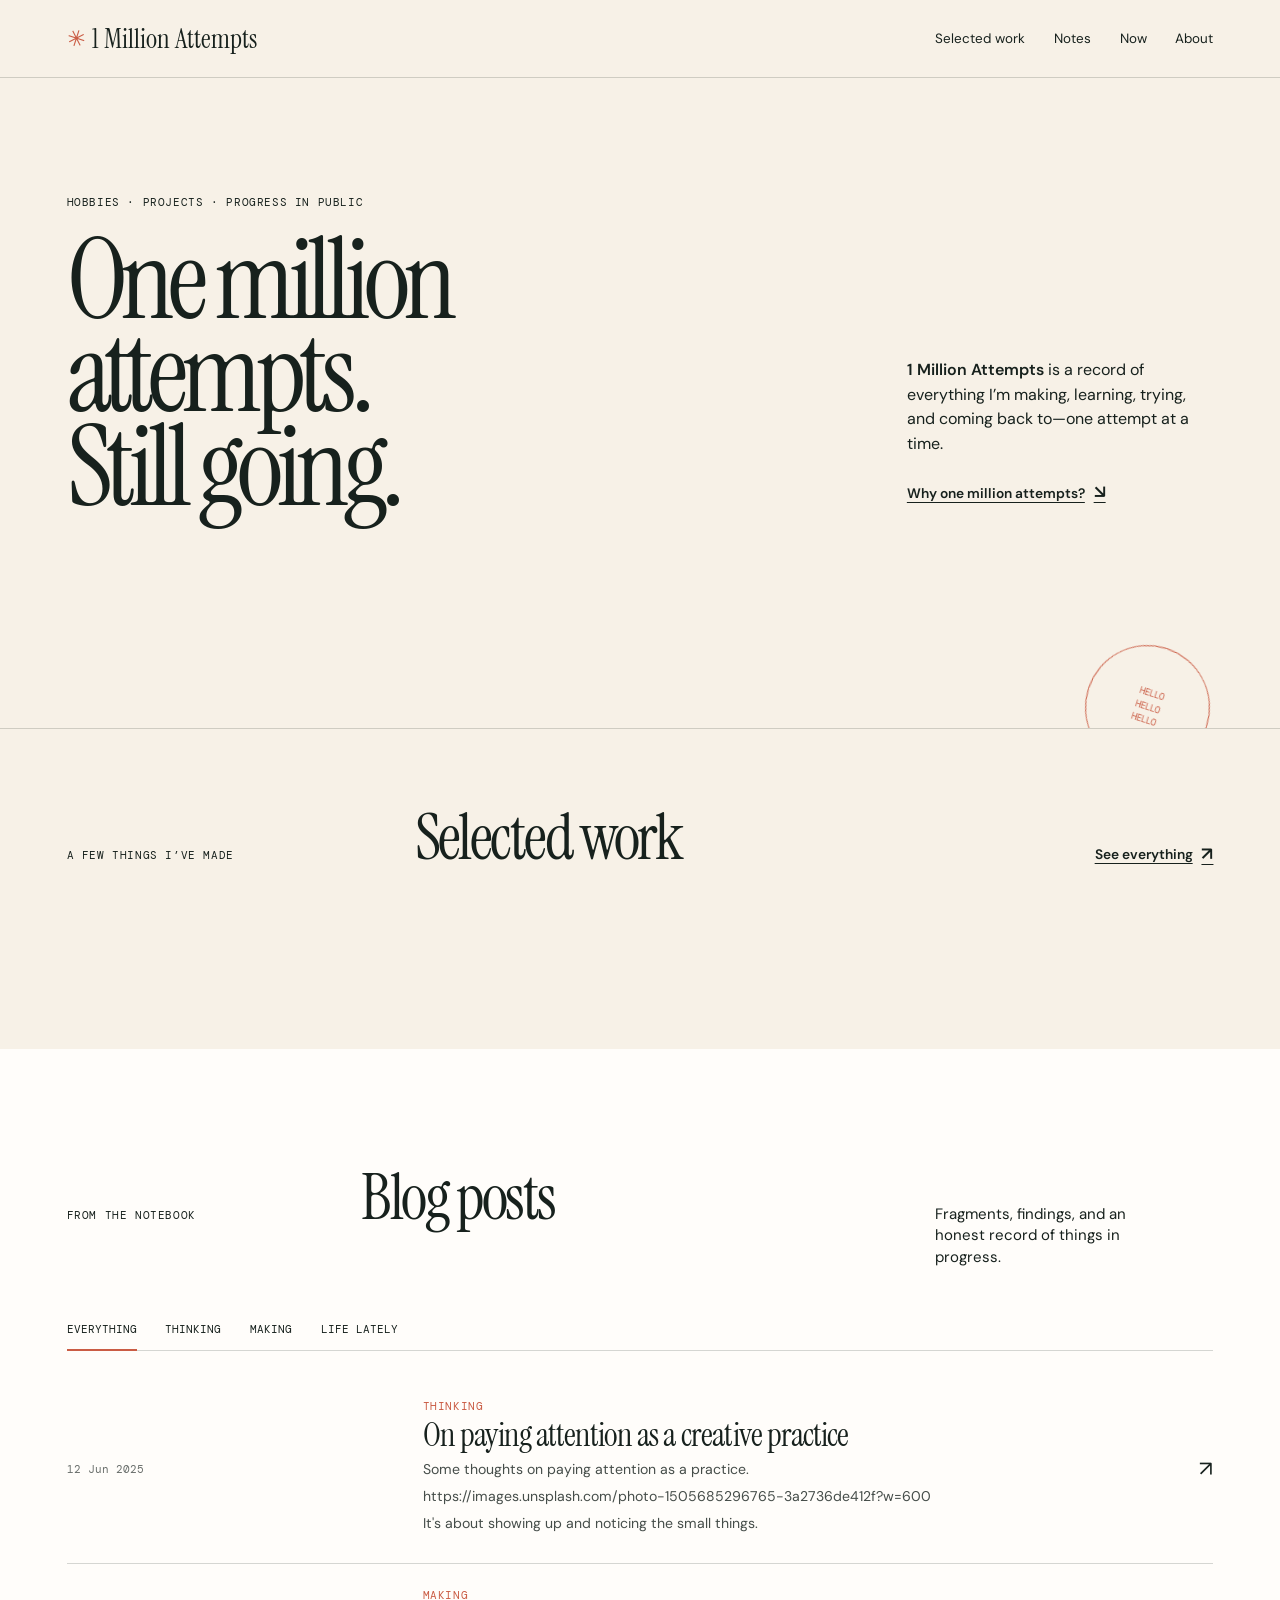
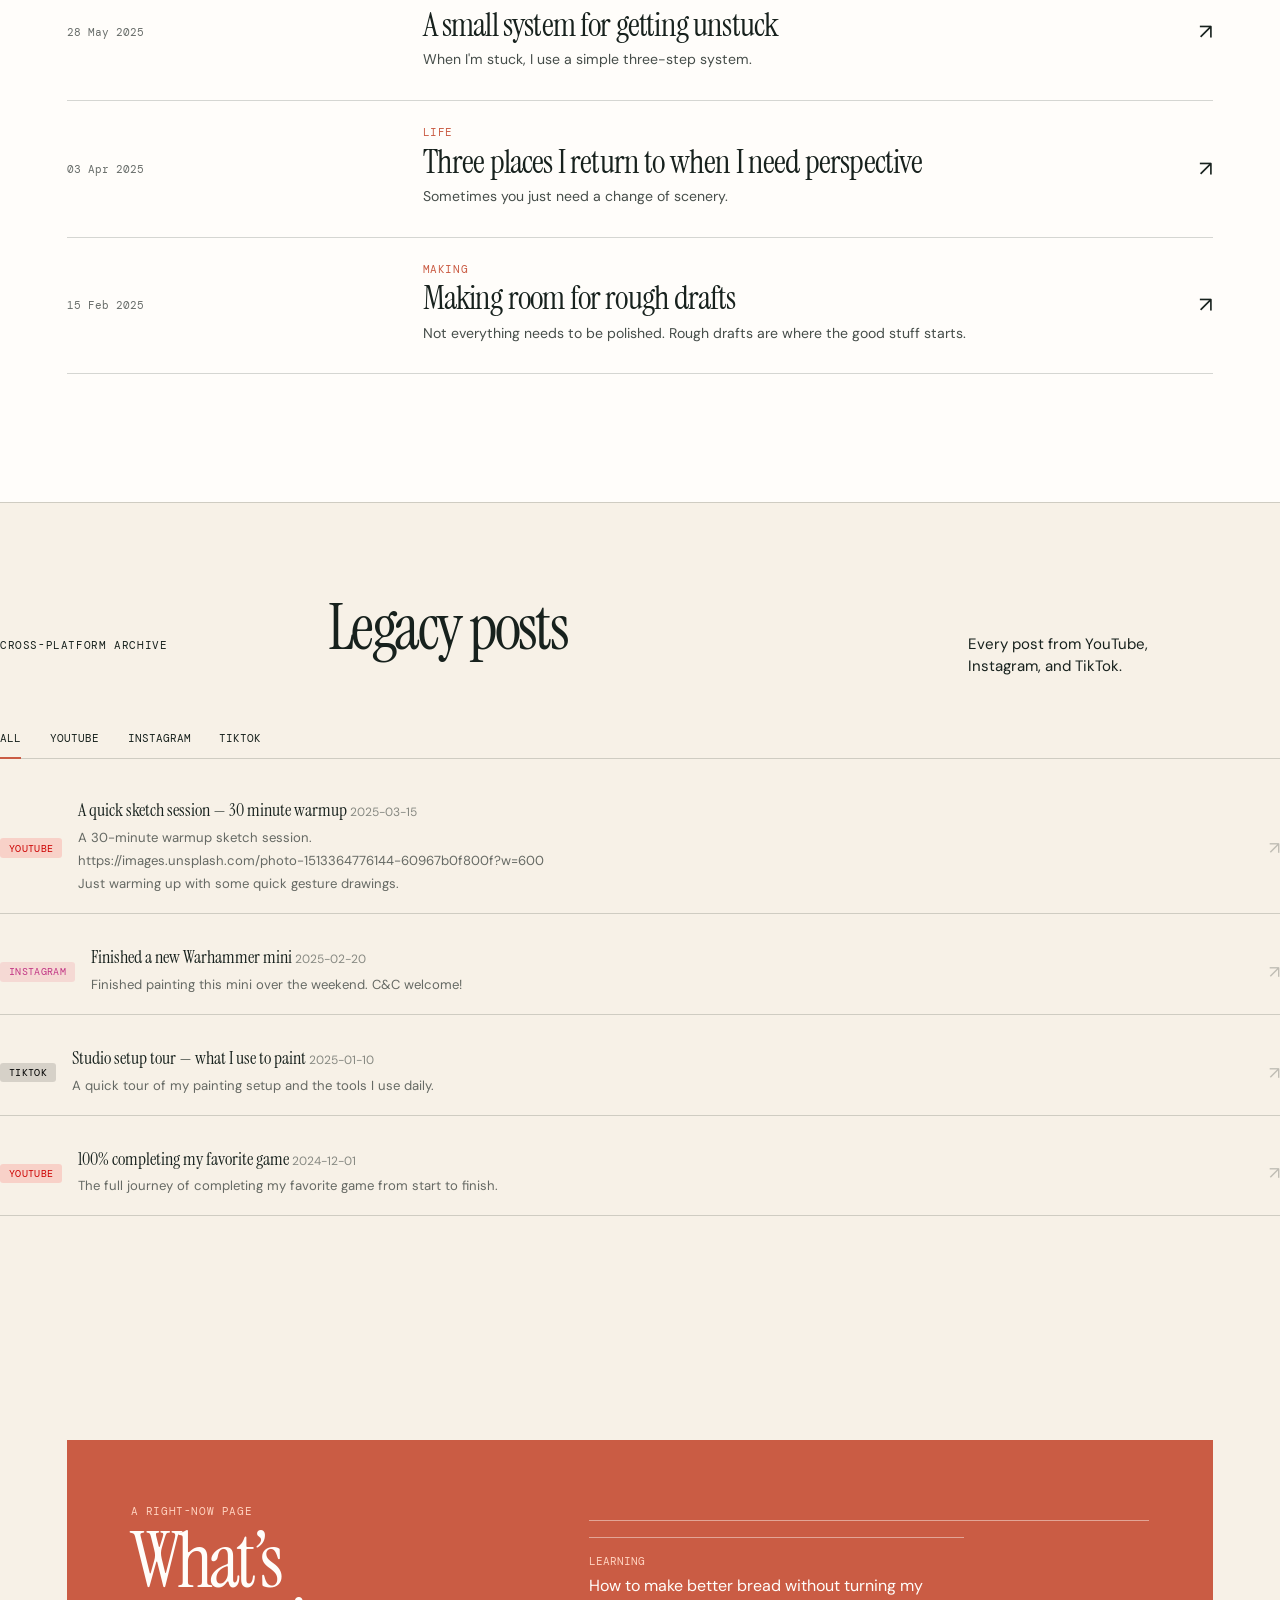
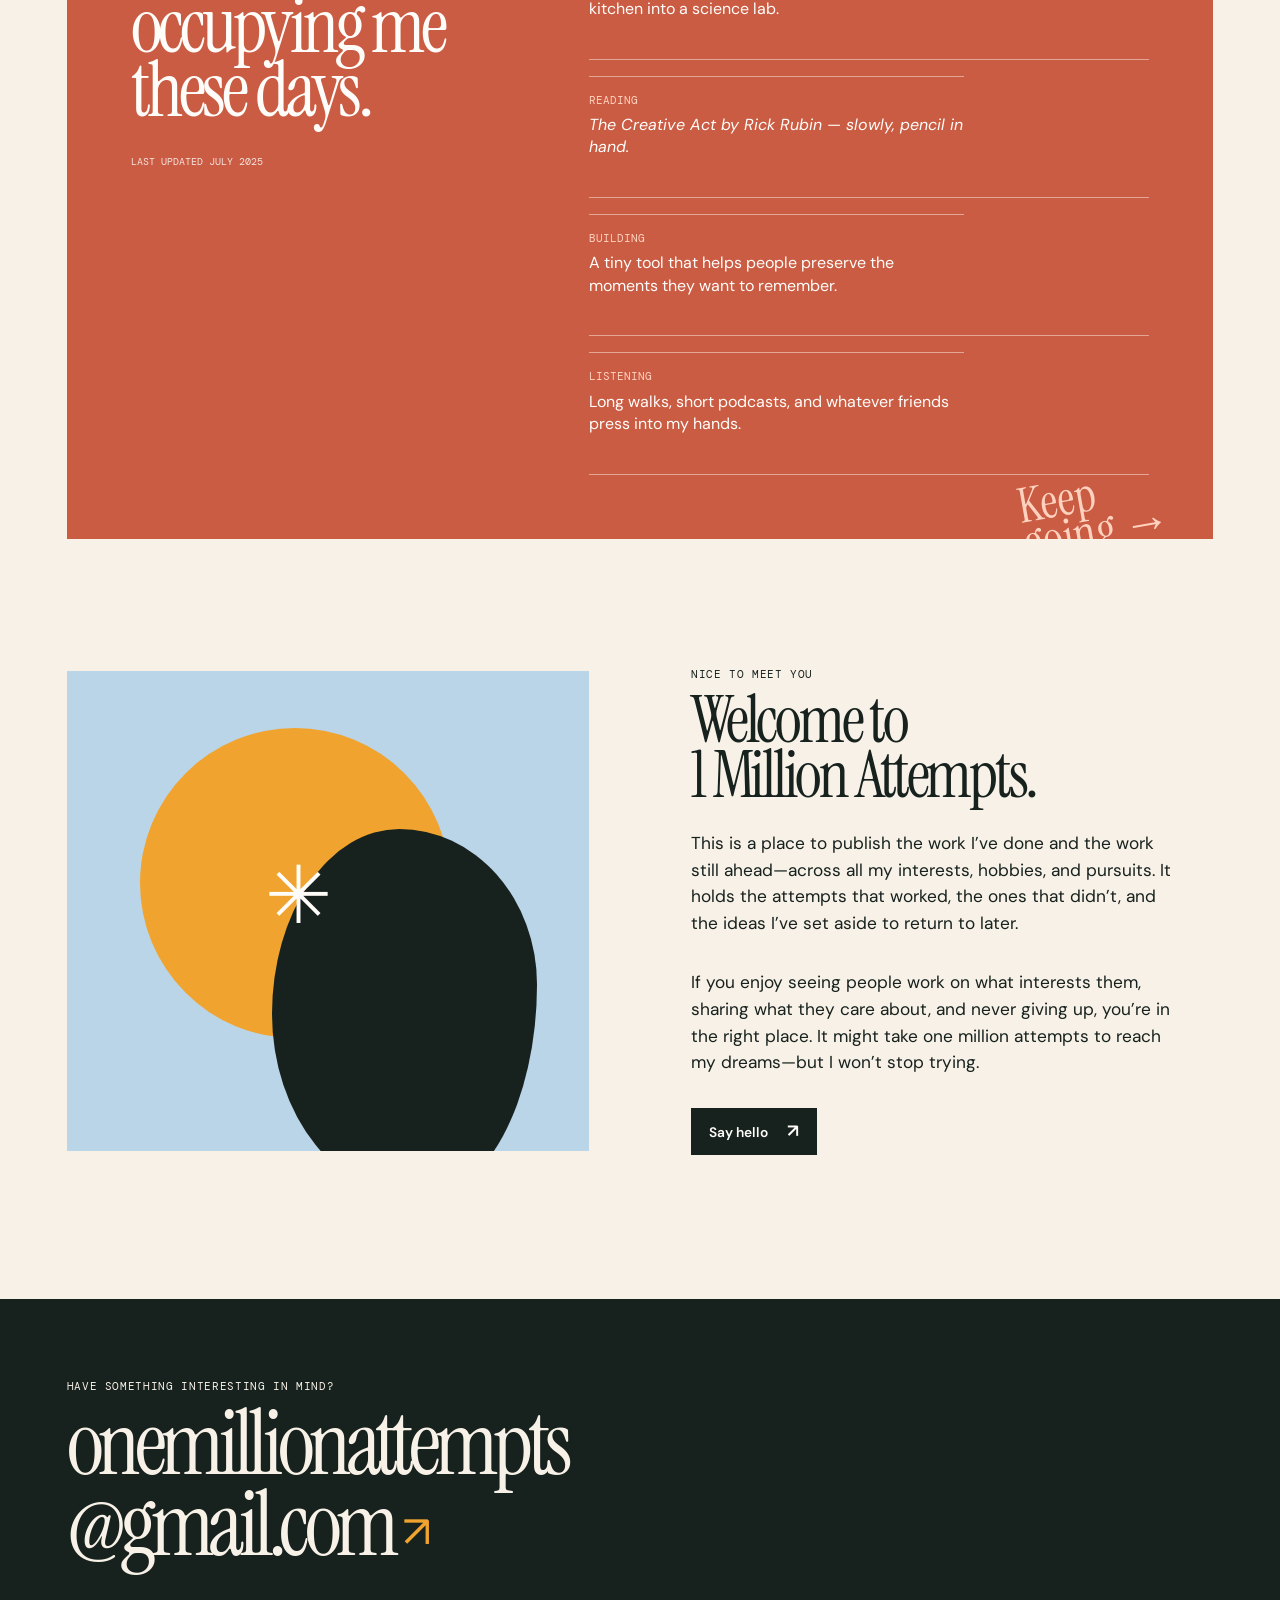
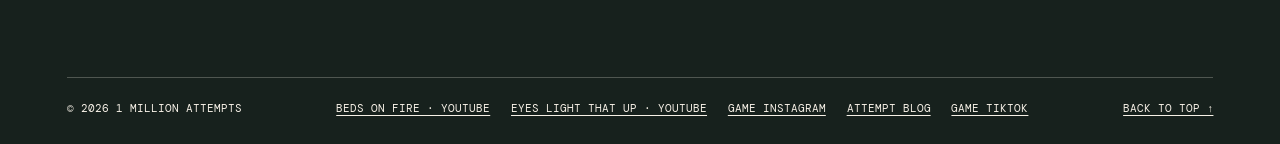
==== index.html @ b25d464b "first commit" ====
<!doctype html>
<html lang="en">
  <head>
    <meta charset="UTF-8" />
    <meta name="viewport" content="width=device-width, initial-scale=1.0" />
    <meta
      name="description"
      content="1 Million Attempts — a portfolio, notebook, and collection of current curiosities."
    />
    <title>1 Million Attempts — Work, notes, and small curiosities</title>
    <link rel="stylesheet" href="styles.css" />
  </head>
  <body>
    <a class="skip-link" href="#main">Skip to content</a>

    <header class="site-header">
      <a class="wordmark" href="#top" aria-label="1 Million Attempts, home">
        <span class="wordmark-mark">✳</span>
        <span>1 Million Attempts</span>
      </a>

      <button class="menu-button" type="button" aria-expanded="false" aria-controls="site-nav">
        <span class="sr-only">Open menu</span>
        <span></span><span></span>
      </button>

      <nav class="site-nav" id="site-nav" aria-label="Primary navigation">
        <a class="is-active" href="#work">Selected work</a>
        <a href="#notes">Notes</a>
        <a href="#now">Now</a>
        <a href="#about">About</a>
      </nav>
    </header>

    <main id="main">
      <section class="hero section-shell" id="top">
        <p class="eyebrow">Hobbies · projects · progress in public</p>
        <div class="hero-grid">
          <h1>One million<br />attempts.<br />Still going.</h1>
          <div class="hero-intro">
            <p>
              <strong>1 Million Attempts</strong> is a record of everything I’m making, learning,
              trying, and coming back to—one attempt at a time.
            </p>
            <a class="text-link" href="#about">Why one million attempts? <span>↘</span></a>
          </div>
        </div>
        <div class="hero-stamp" aria-hidden="true">
          <span>HELLO</span><span>HELLO</span><span>HELLO</span>
        </div>
      </section>

      <section class="section-shell work-section" id="work" aria-labelledby="work-heading">
        <div class="section-heading">
          <p class="eyebrow">A few things I’ve made</p>
          <h2 id="work-heading">Selected work</h2>
          <a class="text-link" href="#contact">See everything <span>↗</span></a>
        </div>

        <div class="work-grid" id="work-grid"></div>
      </section>

      <section class="notes-section" id="notes" aria-labelledby="notes-heading">
        <div class="section-shell">
          <div class="section-heading notes-heading">
            <p class="eyebrow">From the notebook</p>
            <h2 id="notes-heading">Blog posts</h2>
            <p class="heading-description">Fragments, findings, and an honest record of things in progress.</p>
          </div>

          <div class="filters" aria-label="Filter notes">
            <button class="filter-button is-selected" data-filter="all" type="button">Everything</button>
            <button class="filter-button" data-filter="thinking" type="button">Thinking</button>
            <button class="filter-button" data-filter="making" type="button">Making</button>
            <button class="filter-button" data-filter="life" type="button">Life lately</button>
          </div>

          <div class="tag-filter" id="tag-filter" style="display:none">
            <span>Tagged: <strong id="tag-filter-name"></strong></span>
            <button id="tag-filter-clear" type="button" aria-label="Clear tag filter">&times;</button>
          </div>

          <div class="note-list" id="note-list"></div>
        </div>
      </section>

      <section class="legacy-section section-shell" id="legacy" aria-labelledby="legacy-heading">
        <div class="section-heading legacy-heading">
          <p class="eyebrow">Cross-platform archive</p>
          <h2 id="legacy-heading">Legacy posts</h2>
          <p class="heading-description">Every post from YouTube, Instagram, and TikTok.</p>
        </div>
        <div class="legacy-filters" id="legacy-filters">
          <button class="legacy-filter is-selected" data-platform="all" type="button">All</button>
          <button class="legacy-filter" data-platform="youtube" type="button">YouTube</button>
          <button class="legacy-filter" data-platform="instagram" type="button">Instagram</button>
          <button class="legacy-filter" data-platform="tiktok" type="button">TikTok</button>
        </div>
        <div class="legacy-list" id="legacy-list"></div>
      </section>

      <section class="now-section section-shell" id="now" aria-labelledby="now-heading">
        <div class="now-card">
          <div class="now-card-intro">
            <p class="eyebrow">A right-now page</p>
            <h2 id="now-heading">What’s<br />occupying me<br />these days.</h2>
            <p>Last updated July 2025</p>
          </div>
          <div class="now-list" id="now-list"></div>
          <div class="now-scribble" aria-hidden="true">Keep<br />going →</div>
        </div>
      </section>

      <section class="about-section section-shell" id="about" aria-labelledby="about-heading">
        <div class="portrait-placeholder" aria-label="Abstract decorative portrait placeholder">
          <div class="portrait-sun" aria-hidden="true"></div>
          <div class="portrait-face" aria-hidden="true"></div>
          <span aria-hidden="true">✳</span>
        </div>
        <div class="about-copy">
          <p class="eyebrow">Nice to meet you</p>
          <h2 id="about-heading">Welcome to<br />1 Million Attempts.</h2>
          <p>
            This is a place to publish the work I’ve done and the work still ahead—across all my
            interests, hobbies, and pursuits. It holds the attempts that worked, the ones that didn’t,
            and the ideas I’ve set aside to return to later.
          </p>
          <p>
            If you enjoy seeing people work on what interests them, sharing what they care about, and
            never giving up, you’re in the right place. It might take one million attempts to reach my
            dreams—but I won’t stop trying.
          </p>
          <a class="button-link" href="mailto:onemillionattempts@gmail.com">Say hello <span>↗</span></a>
        </div>
      </section>
    </main>

    <footer class="site-footer" id="contact">
      <div class="section-shell footer-inner">
        <p class="footer-kicker">Have something interesting in mind?</p>
        <a class="footer-email" href="mailto:onemillionattempts@gmail.com">onemillionattempts<br />@gmail.com <span>↗</span></a>
        <div class="footer-bottom">
          <p>© <span id="year"></span> 1 Million Attempts</p>
          <div class="social-links" aria-label="Social links">
            <a href="https://www.youtube.com/@bedsonfire/videos" target="_blank" rel="noopener noreferrer">Beds on Fire · YouTube</a>
            <a href="https://www.youtube.com/@eyeslightthatup" target="_blank" rel="noopener noreferrer">Eyes Light That Up · YouTube</a>
            <a href="https://www.instagram.com/thebedsonfire/" target="_blank" rel="noopener noreferrer">Game Instagram</a>
            <a href="https://www.instagram.com/theunbelievableattempt/" target="_blank" rel="noopener noreferrer">Attempt Blog</a>
            <a href="https://www.tiktok.com/@stoppedmakingsense" target="_blank" rel="noopener noreferrer">Game TikTok</a>
          </div>
          <a href="#top">Back to top ↑</a>
        </div>
      </div>
    </footer>

    <script src="script.js"></script>
  </body>
</html>
---- styles.css ----
@import url("https://fonts.googleapis.com/css2?family=DM+Mono&family=DM+Sans:opsz,wght@9..40,400;9..40,500;9..40,600&family=Instrument+Serif:ital@0;1&display=swap");

:root {
  --ink: #17211d;
  --cream: #f7f1e7;
  --paper: #fffdfa;
  --sun: #f0a42f;
  --blue: #bad4e8;
  --moss: #456f57;
  --red: #ca5c44;
  --line: rgba(23, 33, 29, 0.18);
  --serif: "Instrument Serif", Georgia, serif;
  --sans: "DM Sans", Arial, sans-serif;
  --mono: "DM Mono", "Courier New", monospace;
}

* { box-sizing: border-box; }
html { scroll-behavior: smooth; }
body { margin: 0; color: var(--ink); background: var(--cream); font-family: var(--sans); }
a { color: inherit; text-decoration: none; }
button { font: inherit; }

.sr-only { clip: rect(0 0 0 0); clip-path: inset(50%); height: 1px; overflow: hidden; position: absolute; white-space: nowrap; width: 1px; }

/* ── Scroll reveal ── */
.reveal { opacity: 0; transform: translateY(28px); transition: opacity .7s ease, transform .7s cubic-bezier(.22, 1, .36, 1); }
.reveal.is-visible { opacity: 1; transform: translateY(0); }
.reveal-delay-1 { transition-delay: .1s; }
.reveal-delay-2 { transition-delay: .2s; }
.reveal-delay-3 { transition-delay: .3s; }
.reveal-delay-4 { transition-delay: .4s; }

/* ── Hero entrance ── */
@keyframes stamp-spin { from { transform: rotate(-18deg); } to { transform: rotate(378deg); } }
@keyframes fade-in-up { from { opacity: 0; transform: translateY(20px); } to { opacity: 1; transform: translateY(0); } }
.hero .eyebrow { animation: fade-in-up .6s ease both; }
.hero h1 { animation: fade-in-up .7s .15s ease both; }
.hero-intro { animation: fade-in-up .7s .3s ease both; }
.hero-stamp { animation: stamp-spin 1.2s .4s cubic-bezier(.22, 1, .36, 1) both; }
.skip-link { left: 1rem; padding: .6rem 1rem; position: fixed; top: -4rem; z-index: 20; background: var(--ink); color: var(--cream); }
.skip-link:focus { top: 1rem; }
.section-shell { margin: 0 auto; max-width: 1300px; padding-left: 5.2vw; padding-right: 5.2vw; }
.eyebrow, .card-label, .note-type { font-family: var(--mono); font-size: .69rem; font-weight: 400; letter-spacing: .055em; text-transform: uppercase; }
.text-link { align-items: center; display: inline-flex; font-size: .86rem; font-weight: 600; gap: .55rem; text-decoration: underline; text-decoration-thickness: 1px; text-underline-offset: .28rem; }
.text-link span, .button-link span { font-size: 1.15rem; line-height: .7; transition: transform .2s ease; }
.text-link:hover span, .button-link:hover span { transform: translate(2px, -2px); }

.site-header { align-items: center; border-bottom: 1px solid var(--line); display: flex; height: 78px; justify-content: space-between; padding: 0 5.2vw; transition: border-color .3s ease; }
.admin-mode .site-header { border-bottom-color: var(--red); }
.wordmark { align-items: center; display: inline-flex; font-family: var(--serif); font-size: 1.7rem; gap: .45rem; }
.wordmark-mark { color: var(--red); font-family: var(--sans); font-size: 1.4rem; transform: rotate(18deg); }
.site-nav { display: flex; gap: 1.8rem; }
.site-nav a { font-size: .84rem; position: relative; }
.site-nav a::after { background: var(--ink); bottom: -.35rem; content: ""; height: 1px; left: 0; position: absolute; transform: scaleX(0); transform-origin: left; transition: transform .2s ease; width: 100%; }
.site-nav a:hover::after, .site-nav .is-active::after { transform: scaleX(1); }
.menu-button { background: transparent; border: 0; cursor: pointer; display: none; height: 38px; padding: .5rem; position: relative; width: 40px; z-index: 12; }
.menu-button span:not(.sr-only) { background: var(--ink); display: block; height: 1.5px; margin: 5px 0; transition: transform .3s ease, opacity .3s ease; width: 22px; }
.menu-button.is-open span:nth-child(2) { opacity: 0; transform: translateX(-6px); }
.menu-button.is-open span:nth-child(3) { transform: translateY(-6.5px) rotate(-45deg); }
.menu-button.is-open span:nth-child(4) { transform: translateY(-6.5px) rotate(45deg); }

.menu-backdrop { background: rgba(23, 33, 29, .35); inset: 0; opacity: 0; pointer-events: none; position: fixed; transition: opacity .3s ease; z-index: 9; }
.menu-backdrop.is-visible { opacity: 1; pointer-events: auto; }

.hero { min-height: 650px; overflow: hidden; padding-bottom: 6rem; padding-top: 7.3rem; position: relative; }
.hero .eyebrow { margin: 0 0 1.5rem; }
.hero-grid { align-items: end; display: grid; gap: 2rem; grid-template-columns: minmax(0, 1.45fr) minmax(240px, .55fr); }
h1, h2, h3, p { margin-top: 0; }
h1, h2, h3 { font-weight: 400; }
h1 { font-family: var(--serif); font-size: clamp(4rem, 8.8vw, 8rem); letter-spacing: -.055em; line-height: .83; margin-bottom: 0; max-width: 900px; }
.hero-intro { align-self: end; max-width: 295px; padding-bottom: .65rem; }
.hero-intro p { font-size: 1rem; line-height: 1.55; margin-bottom: 1.55rem; }
.hero-intro strong { font-weight: 600; }
.hero-stamp { align-items: center; border: 1px solid var(--red); border-radius: 50%; bottom: -42px; color: var(--red); display: flex; flex-direction: column; font-family: var(--mono); font-size: .55rem; height: 125px; justify-content: center; line-height: 1.55; position: absolute; right: 5.5vw; transform: rotate(-18deg); width: 125px; }

.work-section { border-top: 1px solid var(--line); padding-bottom: 8.5rem; padding-top: 5rem; }
.section-heading { display: grid; grid-template-columns: 1fr 2fr auto; align-items: baseline; gap: 1rem; margin-bottom: 2.8rem; }
.section-heading .eyebrow { margin: 0; }
.section-heading h2 { font-family: var(--serif); font-size: clamp(2.9rem, 5vw, 4.5rem); letter-spacing: -.04em; line-height: .92; margin: 0; }
.work-grid { display: grid; gap: 1.25rem; grid-template-columns: 1.15fr .85fr; }
.project-card { min-height: 455px; overflow: hidden; position: relative; }
.project-card a { display: block; height: 100%; padding: 1.4rem; position: relative; }
.project-card-large { grid-row: span 2; min-height: 640px; }
.project-sunrise { background: var(--sun); }
.project-moss { background: var(--moss); color: var(--paper); }
.project-blue { background: var(--blue); }
.card-topline { display: flex; font-family: var(--mono); font-size: .68rem; justify-content: space-between; }
.card-copy { bottom: 1.65rem; left: 1.65rem; max-width: 75%; position: absolute; z-index: 2; }
.card-label { margin-bottom: .45rem; }
.card-copy h3 { font-family: var(--serif); font-size: clamp(2.8rem, 4.5vw, 5rem); letter-spacing: -.04em; line-height: .86; margin-bottom: .8rem; }
.card-copy p:last-child { font-size: .9rem; line-height: 1.45; margin-bottom: 0; max-width: 320px; }
.card-arrow { align-items: center; border: 1px solid currentColor; border-radius: 50%; bottom: 1.5rem; display: flex; font-size: 1.2rem; height: 38px; justify-content: center; position: absolute; right: 1.5rem; transition: background .2s ease, color .2s ease, transform .2s ease; width: 38px; }
.project-card a:hover .card-arrow { background: var(--ink); color: var(--paper); transform: translate(2px, -2px); }
.project-card a:hover .card-copy { transform: translateY(-3px); }
.project-card a:hover .card-topline { opacity: .7; }
.project-card .card-copy { transition: transform .3s cubic-bezier(.22, 1, .36, 1); }
.project-card .card-topline { transition: opacity .3s ease; }
.project-card a::after { background: linear-gradient(to top, rgba(0,0,0,.15), transparent); bottom: 0; content: ""; height: 60%; left: 0; opacity: 0; pointer-events: none; position: absolute; transition: opacity .3s ease; width: 100%; }
.project-card a:hover::after { opacity: 1; }
.project-orbit { transition: transform 1.2s cubic-bezier(.22, 1, .36, 1); }
.project-card a:hover .project-orbit { transform: rotate(18deg) scale(1.03); }
.project-orbit { border: 1px solid rgba(23, 33, 29, .85); border-radius: 50%; font-family: var(--serif); font-size: 6.8rem; height: 300px; line-height: 260px; position: absolute; right: 8%; text-align: center; top: 18%; transform: rotate(-18deg); width: 300px; }
.moss-shape { background: #c9d48a; border-radius: 48% 52% 56% 44% / 55% 39% 61% 45%; position: absolute; }
.moss-one { height: 230px; right: 16%; top: 14%; width: 200px; }
.moss-two { background: #e8b96c; bottom: 23%; height: 100px; right: 8%; width: 120px; }
.project-quote { font-family: var(--serif); font-size: 2.2rem; left: 10%; line-height: .94; max-width: 290px; position: absolute; top: 21%; transform: rotate(-4deg); }

.notes-section { background: var(--paper); padding: 7.5rem 0 8rem; }
.notes-heading { grid-template-columns: 1fr 2fr 1fr; }
.heading-description { font-size: .94rem; line-height: 1.45; margin: 0; max-width: 220px; }
.filters { border-bottom: 1px solid var(--line); display: flex; gap: 1.8rem; margin-bottom: 1.5rem; }
.filter-button { background: transparent; border: 0; color: var(--ink); cursor: pointer; font-family: var(--mono); font-size: .69rem; padding: .5rem 0 .85rem; position: relative; text-transform: uppercase; }
.filter-button::after { background: var(--red); bottom: -1px; content: ""; height: 2px; left: 0; position: absolute; transform: scaleX(0); transition: transform .2s ease; width: 100%; }
.filter-button.is-selected::after { transform: scaleX(1); }
.note-list { border-top: 0; }
.note-item { border-bottom: 1px solid var(--line); }
.note-item a { align-items: center; display: grid; gap: 1.2rem; grid-template-columns: 1fr 2.25fr auto; padding: 1.5rem 0; transition: padding .2s ease; }
.note-item a:hover { padding-left: .45rem; padding-right: .45rem; }
.note-item time { color: rgba(23, 33, 29, .65); font-family: var(--mono); font-size: .67rem; }
.note-type { color: var(--red); margin-bottom: .35rem; }
.note-item h3 { font-family: var(--serif); font-size: clamp(1.65rem, 2.6vw, 2.35rem); letter-spacing: -.025em; line-height: 1; margin: 0; }
.note-arrow { font-size: 1.35rem; transition: transform .2s ease; }
.note-item a:hover .note-arrow { transform: translate(2px, -2px); }
.note-item { transition: opacity .35s ease, transform .35s cubic-bezier(.22, 1, .36, 1), max-height .4s ease, margin .35s ease, padding .35s ease; }
.note-item.is-hidden { opacity: 0; transform: translateX(-12px); max-height: 0; margin: 0; overflow: hidden; padding: 0; }
.note-item { position: relative; }
.note-desc { font-size: .82rem; color: rgba(23, 33, 29, .6); margin: .25rem 0 0; line-height: 1.35; }
.note-empty { font-family: var(--serif); font-size: 1.4rem; color: rgba(23, 33, 29, .4); padding: 2rem 0; margin: 0; }
.note-body { margin-top: .5rem; }
.note-body p { font-size: .88rem; line-height: 1.5; margin: 0 0 .35rem; color: rgba(23, 33, 29, .8); }
.content-img { margin: .5rem 0; border-radius: 4px; overflow: hidden; max-width: 100%; }
.content-img img { display: block; width: 100%; height: auto; border-radius: 4px; }
.item-edit { background: transparent; border: 0; color: rgba(23, 33, 29, .25); cursor: pointer; display: none; font-size: .9rem; padding: .3rem .2rem; transition: color .2s ease; font-weight: 700; letter-spacing: .05em; line-height: 1; }
.admin-mode .item-edit { display: block; }
.admin-mode .item-edit:hover { color: var(--ink); }
.note-item .item-actions { align-items: center; display: flex; gap: .15rem; position: absolute; right: 0; top: 50%; transform: translateY(-50%); }
.note-delete { background: transparent; border: 0; color: rgba(23, 33, 29, .25); cursor: pointer; display: none; font-size: .9rem; padding: .3rem; transition: color .2s ease; }
.admin-mode .note-delete { display: block; }
.admin-mode .note-delete:hover { color: var(--red); }



.admin-form { display: grid; gap: .85rem; }
.admin-field { display: grid; gap: .3rem; }
.admin-field label { font-family: var(--mono); font-size: .65rem; text-transform: uppercase; letter-spacing: .05em; color: rgba(23, 33, 29, .6); }
.admin-optional { color: rgba(23, 33, 29, .35); font-family: var(--sans); font-size: .65rem; text-transform: none; letter-spacing: 0; }
.admin-field input, .admin-field select, .admin-field textarea { background: var(--cream); border: 1px solid var(--line); border-radius: 4px; font-family: var(--sans); font-size: .9rem; padding: .55rem .7rem; transition: border-color .2s ease; }
.admin-field input:focus, .admin-field select:focus, .admin-field textarea:focus { border-color: var(--ink); outline: 0; }
.admin-field textarea { resize: vertical; }
.admin-actions { display: flex; gap: .7rem; margin-top: .3rem; }
.admin-submit { background: var(--ink); border: 0; border-radius: 4px; color: var(--cream); cursor: pointer; font-size: .82rem; font-weight: 600; padding: .6rem 1.2rem; transition: opacity .2s ease; }
.admin-submit:hover { opacity: .85; }
.admin-cancel { background: transparent; border: 1px solid var(--line); border-radius: 4px; color: var(--ink); cursor: pointer; font-size: .82rem; padding: .6rem 1.2rem; transition: background .2s ease; }
.admin-cancel:hover { background: var(--line); }
.admin-export { background: transparent; border: 1px solid var(--line); border-radius: 4px; color: var(--ink); cursor: pointer; font-size: .82rem; padding: .6rem 1.2rem; transition: background .2s ease; }
.admin-export:hover { background: var(--line); }
.admin-hint { font-family: var(--mono); font-size: .7rem; color: var(--moss); margin: .5rem 0 0; }
.admin-tabs { border-bottom: 1px solid var(--line); display: flex; gap: 0; margin-bottom: 1.2rem; }
.admin-tab { background: transparent; border: 0; border-bottom: 2px solid transparent; color: rgba(23, 33, 29, .45); cursor: pointer; font-family: var(--mono); font-size: .68rem; margin-bottom: -1px; padding: .5rem 1rem .65rem; text-transform: uppercase; transition: color .2s ease, border-color .2s ease; }
.admin-tab:hover { color: var(--ink); }
.admin-tab.is-active { border-bottom-color: var(--red); color: var(--ink); }
.admin-form-pane { display: none; }
.admin-form-pane.is-active { display: grid; gap: .85rem; }
.admin-section { display: none; border-top: 1px solid var(--line); padding: 4rem 0 6rem; }
.admin-mode .admin-section { display: block; }

/* ── Work delete ── */
.project-card { position: relative; }
.project-card .item-actions { display: flex; gap: .15rem; position: absolute; right: .5rem; top: .5rem; z-index: 5; }
.work-delete { background: transparent; border: 0; color: rgba(23, 33, 29, .25); cursor: pointer; display: none; font-size: 1.2rem; padding: .3rem; transition: color .2s ease; }
.admin-mode .work-delete { display: block; }
.admin-mode .work-delete:hover { color: var(--red); }
.project-card { position: relative; }

/* ── Now delete ── */
.now-list div { position: relative; }
.now-list .item-actions { align-items: center; display: flex; gap: .15rem; position: absolute; right: 0; top: 50%; transform: translateY(-50%); }
.now-delete { background: transparent; border: 0; color: #ffd2bf; cursor: pointer; display: none; font-size: .9rem; padding: .2rem .4rem; transition: color .2s ease; }
.admin-mode .now-delete { display: block; }
.admin-mode .now-delete:hover { color: var(--paper); }
.now-list .item-edit { color: #ffd2bf; }

.legacy-section { padding: 6rem 0; border-top: 1px solid var(--line); }
.legacy-heading { grid-template-columns: 1fr 2fr 1fr; }
.legacy-filters { border-bottom: 1px solid var(--line); display: flex; gap: 1.8rem; margin-bottom: 1.5rem; }
.legacy-filter { background: transparent; border: 0; color: var(--ink); cursor: pointer; font-family: var(--mono); font-size: .69rem; padding: .5rem 0 .85rem; position: relative; text-transform: uppercase; }
.legacy-filter::after { background: var(--red); bottom: -1px; content: ""; height: 2px; left: 0; position: absolute; transform: scaleX(0); transition: transform .2s ease; width: 100%; }
.legacy-filter.is-selected::after { transform: scaleX(1); }
.legacy-list { display: grid; gap: 1rem; }
.legacy-item { border-bottom: 1px solid var(--line); padding: 1rem 0; display: grid; grid-template-columns: auto 1fr auto; gap: 1rem; align-items: center; position: relative; }
.legacy-item a { display: contents; color: inherit; text-decoration: none; }
.legacy-item a:hover .legacy-title { text-decoration: underline; }
.legacy-badge { font-family: var(--mono); font-size: .6rem; padding: .2rem .55rem; border-radius: 3px; text-transform: uppercase; letter-spacing: .04em; white-space: nowrap; }
.legacy-badge.youtube { background: #ff000022; color: #cc0000; }
.legacy-badge.instagram { background: #e4405f22; color: #c13584; }
.legacy-badge.tiktok { background: #01010122; color: #010101; }
.legacy-title { font-family: var(--serif); font-size: 1.15rem; line-height: 1.3; margin: 0; }
.legacy-title small { font-family: var(--sans); font-size: .75rem; color: rgba(23, 33, 29, .5); font-weight: 400; }
.legacy-desc { font-size: .82rem; color: rgba(23, 33, 29, .55); margin: .15rem 0 0; line-height: 1.35; }
.legacy-arrow { color: rgba(23, 33, 29, .25); font-size: 1.1rem; transition: transform .2s ease; }
.legacy-item a:hover .legacy-arrow { transform: translate(2px, -2px); }
.legacy-item .item-actions { align-items: center; display: flex; gap: .15rem; position: absolute; right: 0; top: 50%; transform: translateY(-50%); }
.legacy-delete { background: transparent; border: 0; color: rgba(23, 33, 29, .25); cursor: pointer; display: none; font-size: .9rem; padding: .3rem; transition: color .2s ease; }
.admin-mode .legacy-delete { display: block; }
.admin-mode .legacy-delete:hover { color: var(--red); }
.legacy-empty { font-family: var(--serif); font-size: 1.4rem; color: rgba(23, 33, 29, .4); padding: 2rem 0; margin: 0; }
.legacy-body { margin-top: .3rem; }
.legacy-body p { font-size: .82rem; line-height: 1.45; margin: 0 0 .25rem; color: rgba(23, 33, 29, .65); }
.legacy-body .content-img { max-width: 240px; }

/* ── Tag filter bar ── */
.tag-filter { align-items: center; background: var(--paper); border: 1px solid var(--line); border-radius: 6px; display: flex; gap: .5rem; margin: 1rem 0; padding: .5rem 1rem; font-size: .85rem; }
.tag-filter span { color: rgba(23, 33, 29, .6); }
.tag-filter strong { color: var(--ink); font-family: var(--mono); font-weight: 600; }
.tag-filter button { background: transparent; border: 0; color: rgba(23, 33, 29, .35); cursor: pointer; font-size: 1.1rem; margin-left: auto; padding: 0 0 0 .5rem; transition: color .2s ease; }
.tag-filter button:hover { color: var(--red); }

/* ── YouTube embed cards ── */
.legacy-youtube-item a { display: flex !important; gap: 1rem; align-items: flex-start; }
.legacy-yt-thumb { flex-shrink: 0; width: 120px; }
.legacy-yt-thumb img { border-radius: 4px; display: block; width: 100%; height: auto; }
.legacy-yt-info { flex: 1; min-width: 0; }
.legacy-yt-info .legacy-title { margin-top: .3rem; }
.legacy-yt-author { font-size: .78rem; color: rgba(23, 33, 29, .5); margin: .15rem 0 0; }

/* ── Note tag badge ── */
.note-tag-badge { display: inline-block; font-family: var(--mono); font-size: .55rem; font-weight: 600; text-transform: uppercase; letter-spacing: .04em; background: var(--red); color: var(--cream); padding: .15rem .45rem; border-radius: 3px; margin-left: .5rem; vertical-align: middle; }

.now-section { padding-bottom: 8rem; padding-top: 8rem; }
.now-card { background: var(--red); color: var(--paper); display: grid; grid-template-columns: .9fr 1.1fr; min-height: 550px; overflow: hidden; padding: clamp(2rem, 5vw, 5.2rem); position: relative; }
.now-card .eyebrow { color: #ffd2bf; }
.now-card h2 { font-family: var(--serif); font-size: clamp(3.4rem, 6vw, 5.5rem); letter-spacing: -.05em; line-height: .84; margin-bottom: 2rem; }
.now-card-intro > p:last-child { font-family: var(--mono); font-size: .65rem; margin-bottom: 0; opacity: .85; text-transform: uppercase; }
.now-list { padding-top: 1rem; position: relative; z-index: 2; }
.now-list div { border-top: 1px solid rgba(255, 253, 250, .45); padding: 1rem 0 1.2rem; }
.now-list div:last-child { border-bottom: 1px solid rgba(255, 253, 250, .45); }
.now-list span { color: #ffd2bf; display: block; font-family: var(--mono); font-size: .67rem; margin-bottom: .45rem; text-transform: uppercase; }
.now-list p { font-size: 1rem; line-height: 1.4; margin: 0; max-width: 375px; }
.now-scribble { bottom: -11px; color: #ffd2bf; font-family: var(--serif); font-size: 3rem; line-height: .78; position: absolute; right: 4%; transform: rotate(-10deg); transition: transform .4s cubic-bezier(.22, 1, .36, 1); }
.now-card:hover .now-scribble { transform: rotate(-7deg) translateX(4px); }

.about-section { align-items: center; display: grid; gap: clamp(2.5rem, 8vw, 9rem); grid-template-columns: 1fr 1fr; padding-bottom: 9rem; }
.portrait-placeholder { background: var(--blue); min-height: 480px; overflow: hidden; position: relative; }
.portrait-sun { background: var(--sun); border-radius: 50%; height: 310px; left: 14%; position: absolute; top: 12%; width: 310px; }
.portrait-face { background: var(--ink); border-radius: 48% 52% 44% 56% / 50% 42% 58% 50%; bottom: -10%; height: 370px; position: absolute; right: 10%; width: 265px; }
.portrait-placeholder > span { color: var(--paper); font-size: 5rem; left: 38%; position: absolute; top: 36%; }
.about-copy { max-width: 480px; }
.about-copy h2 { font-family: var(--serif); font-size: clamp(3.2rem, 5.1vw, 5.1rem); letter-spacing: -.05em; line-height: .85; margin-bottom: 1.7rem; }
.about-copy > p:not(.eyebrow) { font-size: 1.08rem; line-height: 1.55; margin-bottom: 2rem; }
.button-link { align-items: center; background: var(--ink); color: var(--paper); display: inline-flex; font-size: .86rem; font-weight: 600; gap: 1.2rem; padding: .9rem 1.1rem; }

.site-footer { background: var(--ink); color: var(--cream); }
.footer-inner { padding-bottom: 1.8rem; padding-top: 5rem; }
.footer-kicker { font-family: var(--mono); font-size: .68rem; letter-spacing: .06em; margin-bottom: .7rem; text-transform: uppercase; }
.footer-email { display: inline-block; font-family: var(--serif); font-size: clamp(3rem, 7vw, 7rem); letter-spacing: -.06em; line-height: .9; margin-bottom: 7rem; }
.footer-email span { color: var(--sun); font-family: var(--sans); font-size: .5em; transition: transform .3s ease; vertical-align: middle; display: inline-block; }
.footer-email:hover span { transform: translate(4px, -4px); }
.footer-bottom { align-items: center; border-top: 1px solid rgba(247, 241, 231, .25); display: flex; font-family: var(--mono); font-size: .66rem; justify-content: space-between; padding-top: 1.5rem; text-transform: uppercase; }
.footer-bottom p { margin: 0; }
.social-links { display: flex; flex-wrap: wrap; gap: .75rem 1.3rem; justify-content: center; }
.footer-bottom a { text-decoration: underline; text-underline-offset: .2rem; }

@media (max-width: 720px) {
  .site-header { height: 67px; }
  .menu-button { display: block; z-index: 11; }
  .site-nav { background: var(--cream); display: flex; flex-direction: column; gap: 1.4rem; left: 0; opacity: 0; padding: 6.5rem 5.2vw 2.5rem; pointer-events: none; position: fixed; right: 0; top: 0; bottom: 0; transform: translateX(100%); transition: transform .35s cubic-bezier(.22, 1, .36, 1), opacity .01s .35s; z-index: 10; }
  .site-nav.is-open { opacity: 1; pointer-events: auto; transform: translateX(0); transition: transform .35s cubic-bezier(.22, 1, .36, 1), opacity .01s; }
  .site-nav a { font-family: var(--serif); font-size: 2.2rem; }
  .hero { min-height: 590px; padding-top: 4.5rem; }
  .hero-grid, .work-grid, .now-card, .about-section { grid-template-columns: 1fr; }
  .hero-grid { gap: 2rem; }
  .hero-intro { max-width: 330px; }
  h1 { font-size: clamp(3.8rem, 15.5vw, 6rem); }
  .hero-stamp { bottom: -28px; height: 90px; right: 5%; width: 90px; }
  .section-heading, .notes-heading { display: block; }
  .section-heading h2 { margin: .75rem 0 1.3rem; }
  .project-card-large { grid-row: auto; min-height: 490px; }
  .project-card { min-height: 390px; }
  .project-orbit { height: 220px; line-height: 190px; top: 15%; width: 220px; }
  .filters { gap: 1rem; overflow-x: auto; }
  .filter-button { flex: 0 0 auto; }
  .note-item a { align-items: start; grid-template-columns: 78px 1fr auto; }
  .note-item h3 { font-size: 1.65rem; }
  .now-card { gap: 3rem; min-height: auto; }
  .now-scribble { font-size: 2.3rem; }
  .legacy-section { padding: 4rem 0; }
  .legacy-filters { gap: 1rem; overflow-x: auto; }
  .legacy-filter { flex: 0 0 auto; }
  .legacy-item { grid-template-columns: auto 1fr; gap: .5rem .8rem; }

  .portrait-placeholder { min-height: 390px; }
  .about-section { padding-bottom: 6rem; }
  .footer-email { margin-bottom: 4.5rem; }
  .footer-bottom { align-items: flex-start; flex-direction: column; gap: 1.1rem; }
}

@media (max-width: 430px) {
  .work-section, .notes-section { padding-bottom: 5.5rem; padding-top: 4.5rem; }
  .now-section { padding-bottom: 5.5rem; padding-top: 5.5rem; }
  .note-item a { grid-template-columns: 1fr auto; }
  .note-item time { grid-column: 1 / -1; }
  .admin-section { padding: 2rem 0 4rem; }
  .admin-actions { flex-direction: column; }
  .admin-submit, .admin-export { text-align: center; }
  .now-delete { opacity: 1; }
  .work-delete { opacity: 1; }
  .social-links { gap: .8rem; }
}
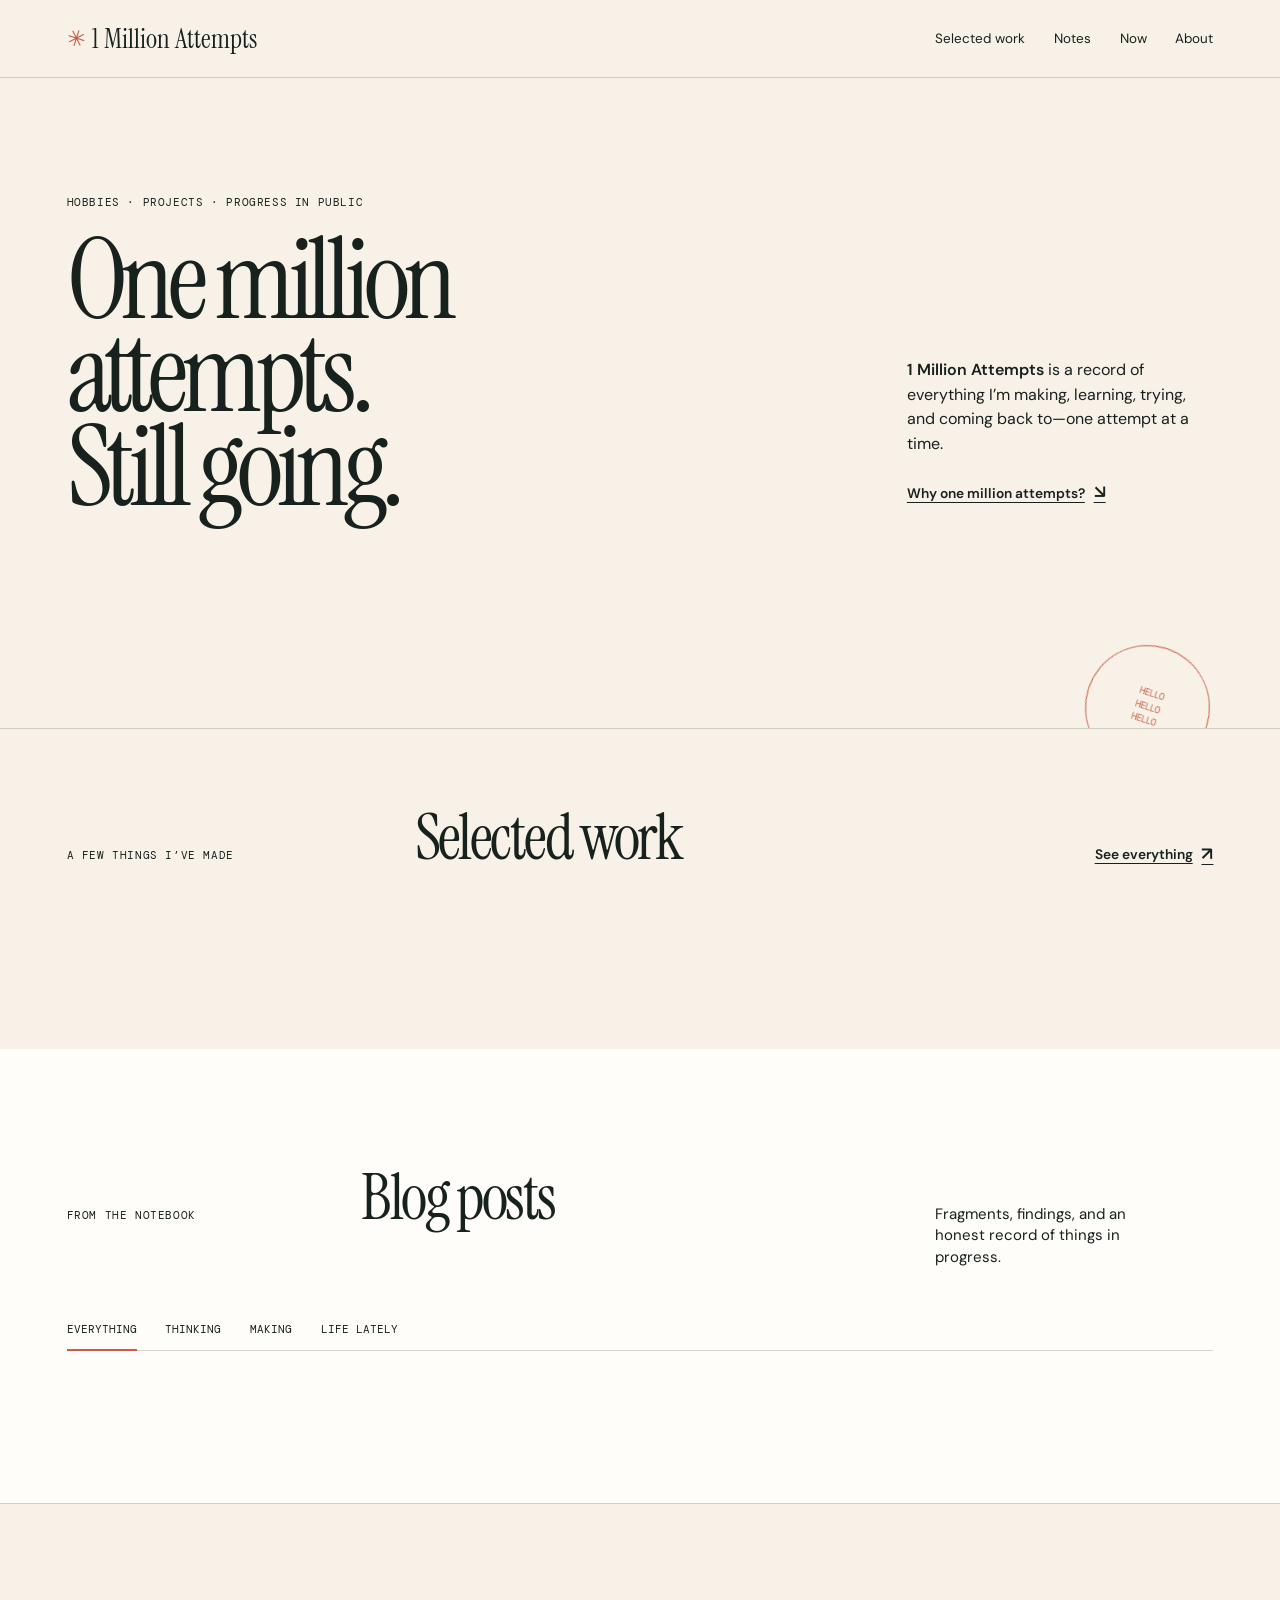
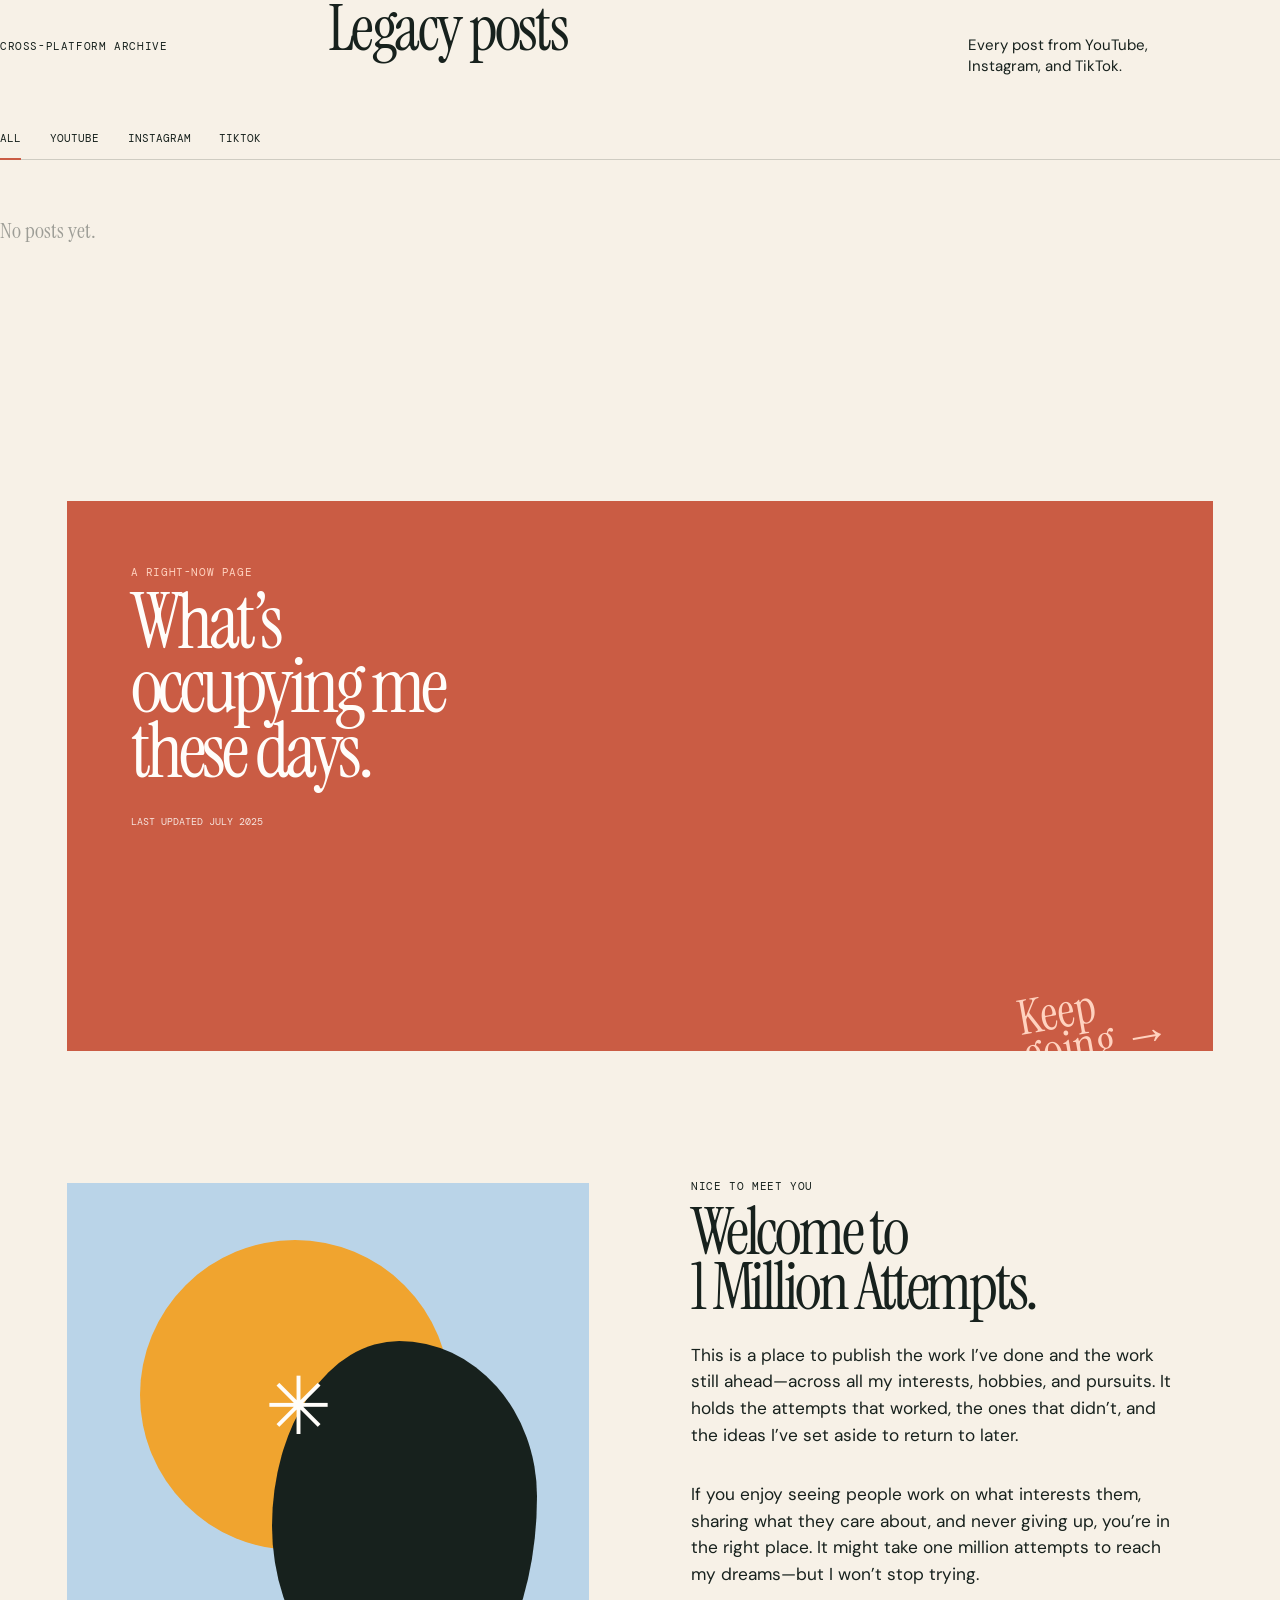
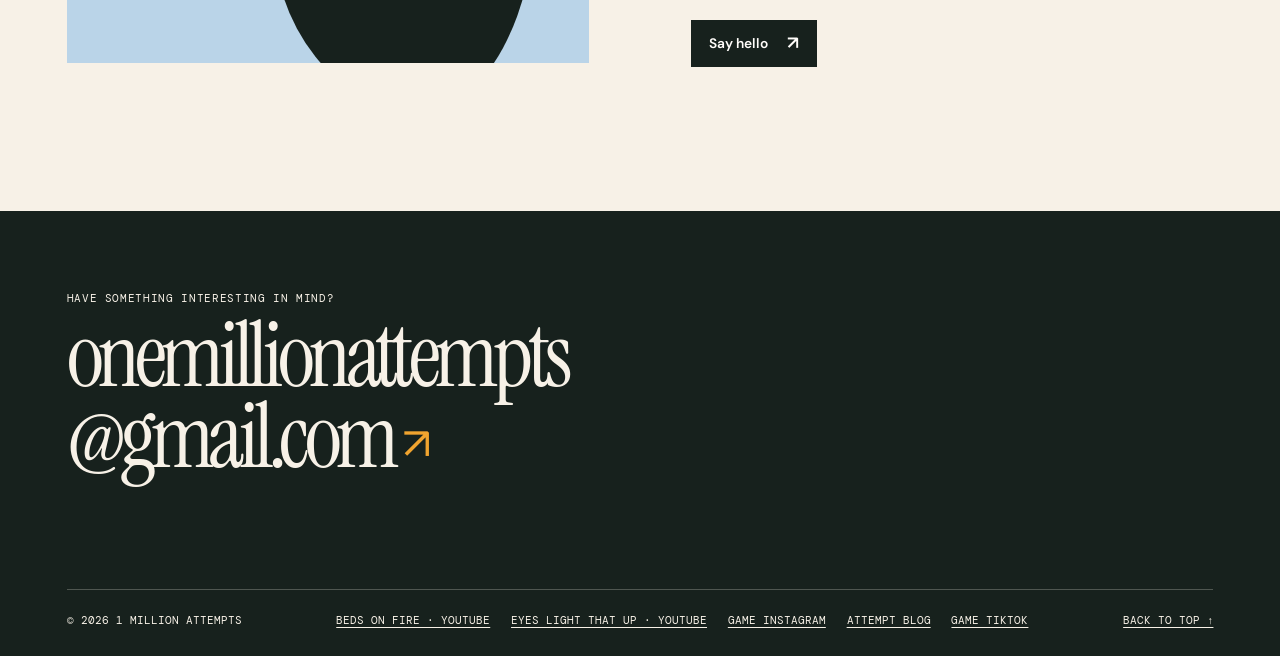
==== commit 7d7f08ac: "version 1 — add cache-busting, fetch JSON on every load" ====
--- a/index.html
+++ b/index.html
@@ -153,6 +153,6 @@
       </div>
     </footer>
 
-    <script src="script.js"></script>
+    <script src="script.js?v=1"></script>
   </body>
 </html>
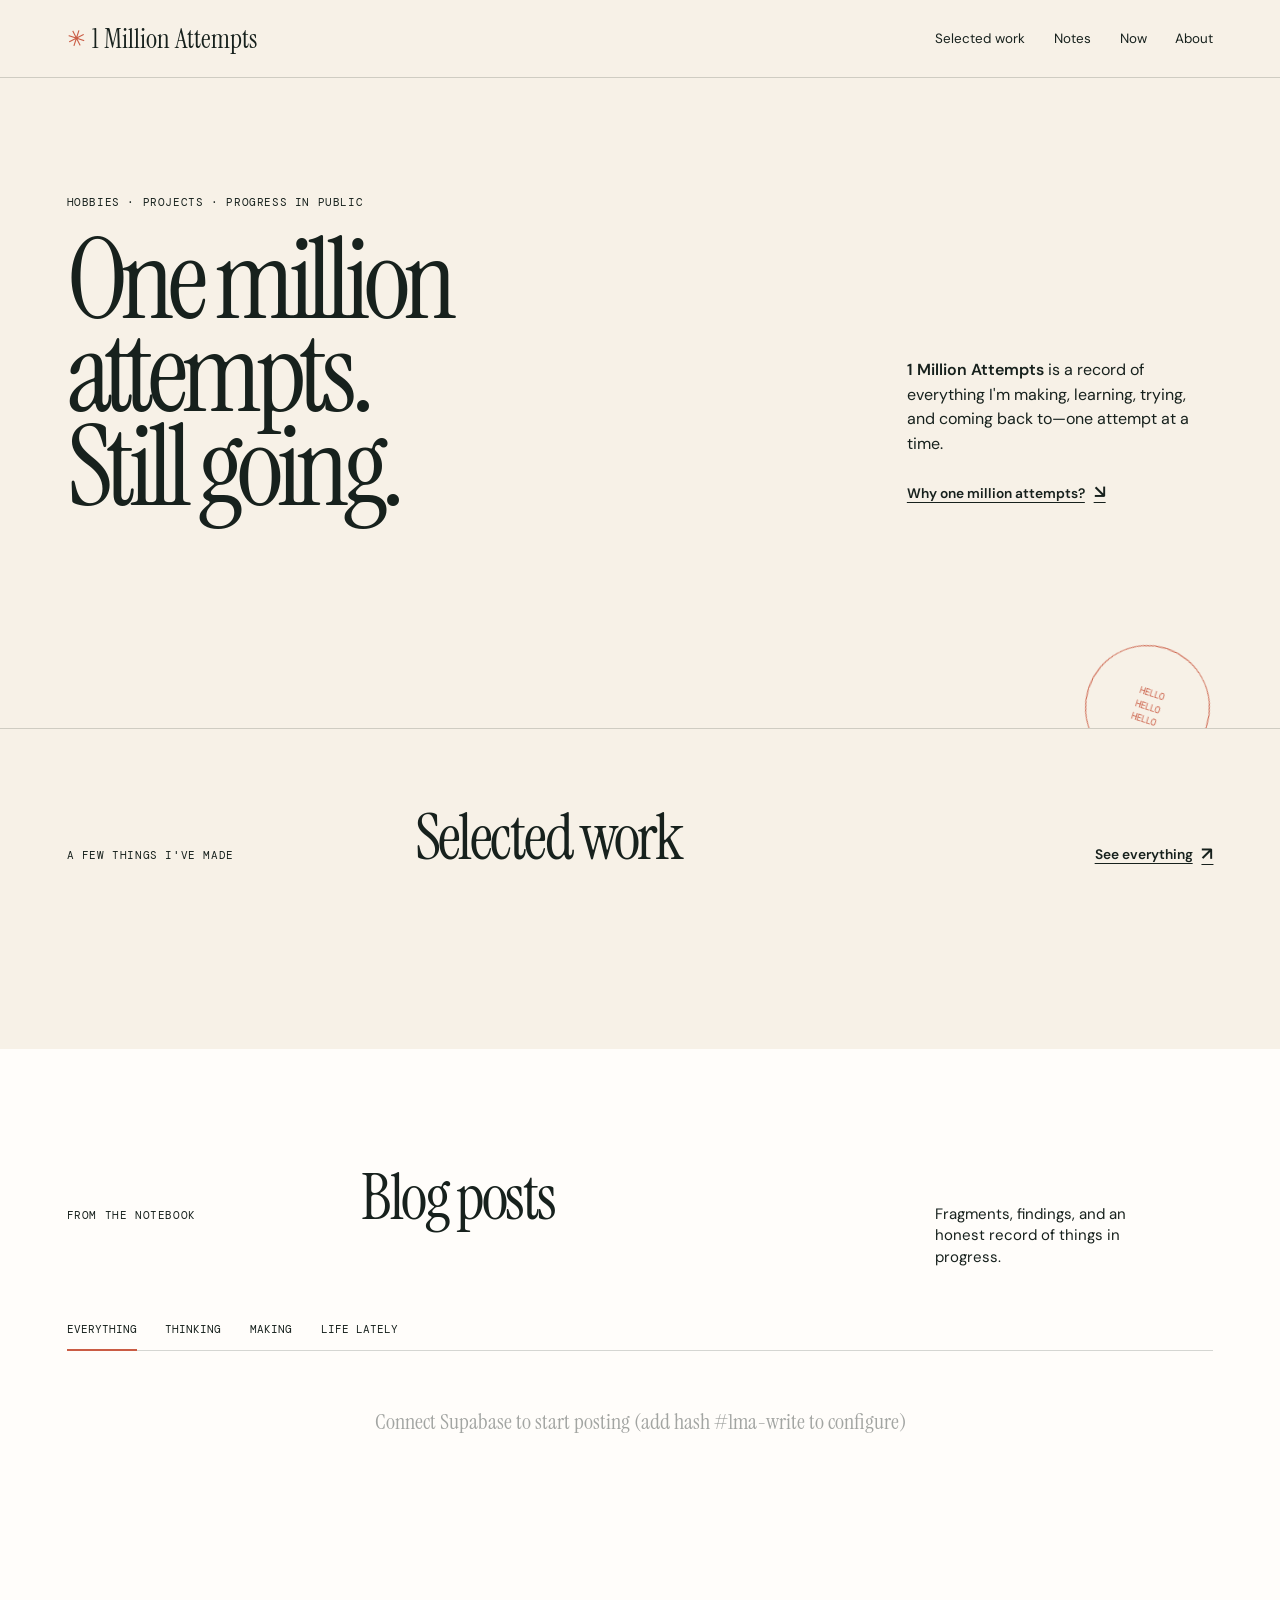
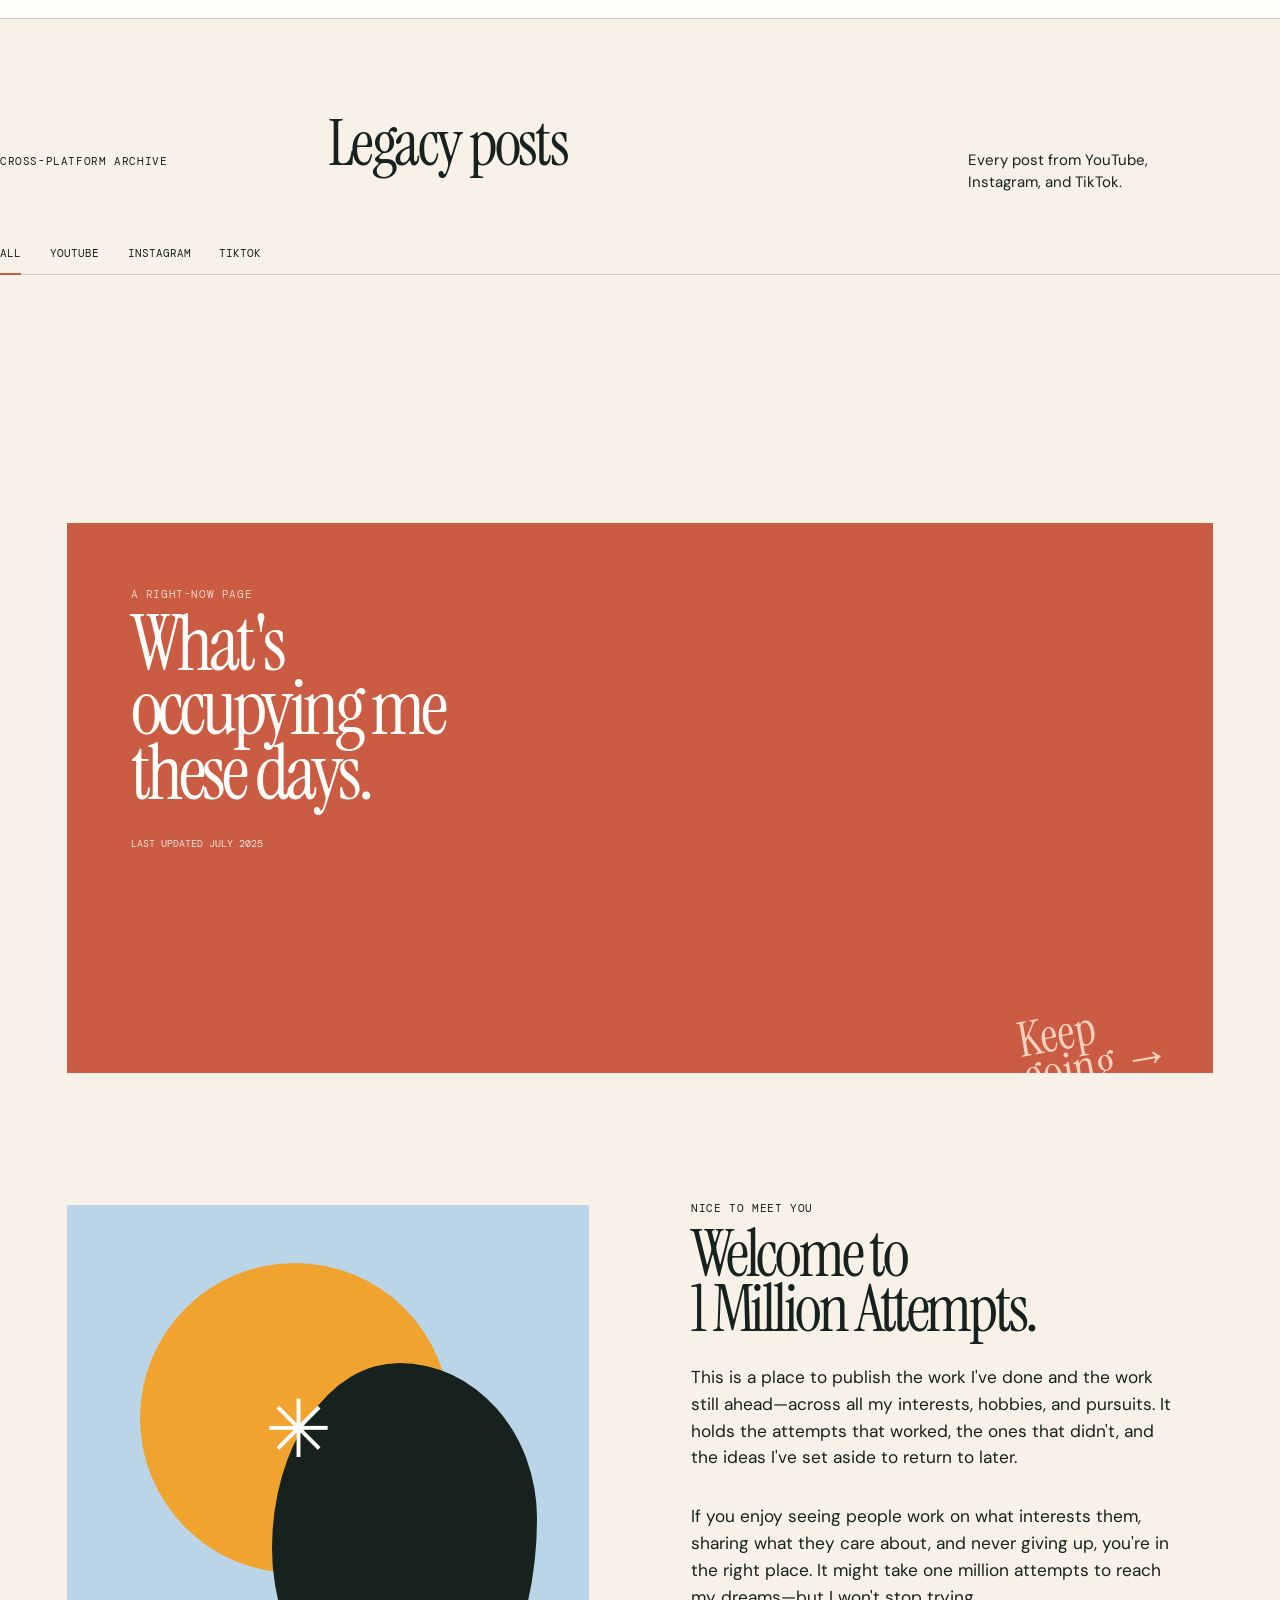
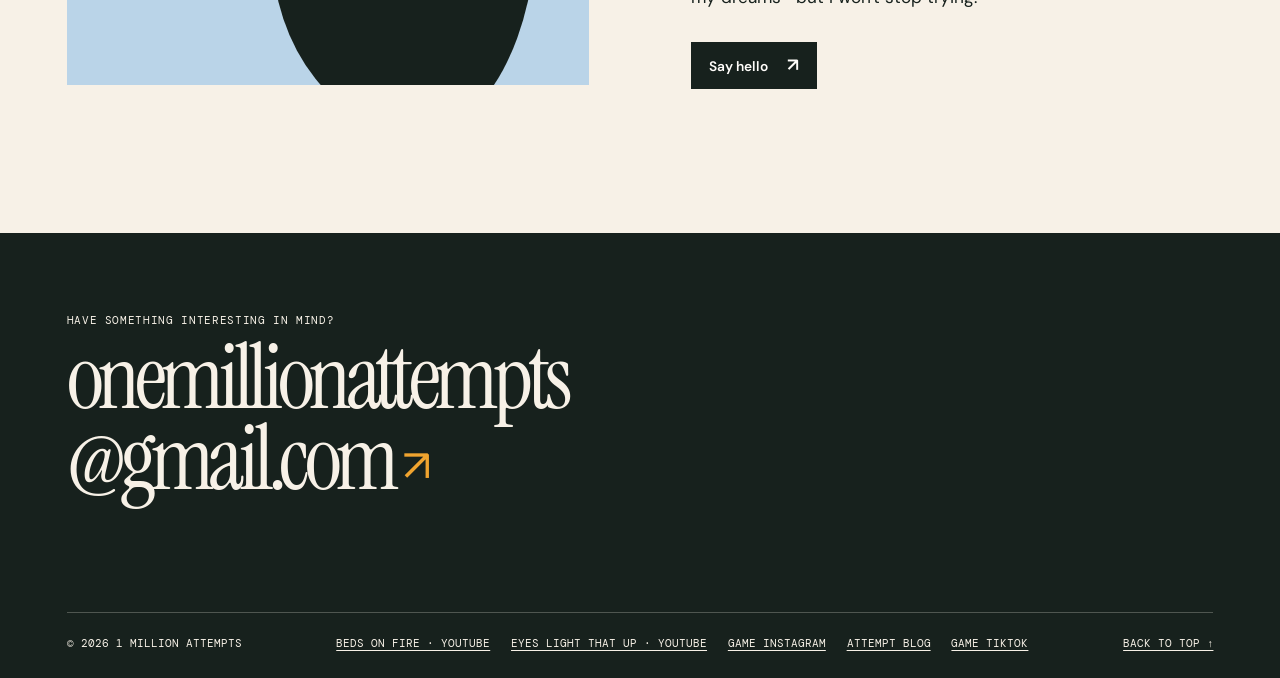
==== commit 2f4c5a48: "switch to Supabase data layer — instant persistence, no more GitHub API commits - Rewrote script.js " ====
--- a/index.html
+++ b/index.html
@@ -39,7 +39,7 @@
           <h1>One million<br />attempts.<br />Still going.</h1>
           <div class="hero-intro">
             <p>
-              <strong>1 Million Attempts</strong> is a record of everything I’m making, learning,
+              <strong>1 Million Attempts</strong> is a record of everything I'm making, learning,
               trying, and coming back to—one attempt at a time.
             </p>
             <a class="text-link" href="#about">Why one million attempts? <span>↘</span></a>
@@ -52,7 +52,7 @@
 
       <section class="section-shell work-section" id="work" aria-labelledby="work-heading">
         <div class="section-heading">
-          <p class="eyebrow">A few things I’ve made</p>
+          <p class="eyebrow">A few things I've made</p>
           <h2 id="work-heading">Selected work</h2>
           <a class="text-link" href="#contact">See everything <span>↗</span></a>
         </div>
@@ -103,7 +103,7 @@
         <div class="now-card">
           <div class="now-card-intro">
             <p class="eyebrow">A right-now page</p>
-            <h2 id="now-heading">What’s<br />occupying me<br />these days.</h2>
+            <h2 id="now-heading">What's<br />occupying me<br />these days.</h2>
             <p>Last updated July 2025</p>
           </div>
           <div class="now-list" id="now-list"></div>
@@ -121,14 +121,14 @@
           <p class="eyebrow">Nice to meet you</p>
           <h2 id="about-heading">Welcome to<br />1 Million Attempts.</h2>
           <p>
-            This is a place to publish the work I’ve done and the work still ahead—across all my
-            interests, hobbies, and pursuits. It holds the attempts that worked, the ones that didn’t,
-            and the ideas I’ve set aside to return to later.
+            This is a place to publish the work I've done and the work still ahead—across all my
+            interests, hobbies, and pursuits. It holds the attempts that worked, the ones that didn't,
+            and the ideas I've set aside to return to later.
           </p>
           <p>
             If you enjoy seeing people work on what interests them, sharing what they care about, and
-            never giving up, you’re in the right place. It might take one million attempts to reach my
-            dreams—but I won’t stop trying.
+            never giving up, you're in the right place. It might take one million attempts to reach my
+            dreams—but I won't stop trying.
           </p>
           <a class="button-link" href="mailto:onemillionattempts@gmail.com">Say hello <span>↗</span></a>
         </div>
@@ -153,6 +153,165 @@
       </div>
     </footer>
 
-    <script src="script.js?v=1"></script>
+    <!-- Toast -->
+    <div id="toast" class="toast" role="alert" aria-live="polite"></div>
+
+    <!-- Dialog overlay -->
+    <div id="dialog-overlay" class="dialog-overlay">
+      <div class="dialog-box" role="dialog" aria-labelledby="dialog-title">
+        <h3 id="dialog-title">Edit</h3>
+        <form id="dialog-form">
+          <!-- Note fields -->
+          <div class="extra-fields-note" style="display:none">
+            <label>Title <input type="text" name="dialog_note_title" id="dialog-note-title" required/></label>
+            <label>Content <textarea name="dialog_note_content" id="dialog-note-content"></textarea></label>
+            <label>Category
+              <select name="dialog_note_category" id="dialog-note-category">
+                <option value="thinking">Thinking</option>
+                <option value="making">Making</option>
+                <option value="life">Life lately</option>
+              </select>
+            </label>
+            <label>Tag <input type="text" name="dialog_note_tag" id="dialog-note-tag" placeholder="e.g. pixel-art"/></label>
+            <label>Date <input type="date" name="dialog_note_date" id="dialog-note-date" required/></label>
+          </div>
+          <!-- Work fields -->
+          <div class="extra-fields-work" style="display:none">
+            <label>Number <input type="text" name="dialog_work_number" id="dialog-work-number"/></label>
+            <label>Year <input type="text" name="dialog_work_year" id="dialog-work-year"/></label>
+            <label>Label <input type="text" name="dialog_work_label" id="dialog-work-label"/></label>
+            <label>Title <input type="text" name="dialog_work_title" id="dialog-work-title" required/></label>
+            <label>Description <textarea name="dialog_work_description" id="dialog-work-description"></textarea></label>
+            <label>Link <input type="url" name="dialog_work_link" id="dialog-work-link"/></label>
+            <label>Style
+              <select name="dialog_work_style" id="dialog-work-style">
+                <option value="sunrise">Sunrise</option>
+                <option value="moss">Moss</option>
+                <option value="ember">Ember</option>
+              </select>
+            </label>
+            <label><input type="checkbox" name="dialog_work_large" id="dialog-work-large"/> Large card</label>
+            <label>Quote <input type="text" name="dialog_work_quote" id="dialog-work-quote"/></label>
+            <label>Tag <input type="text" name="dialog_work_tag" id="dialog-work-tag" placeholder="e.g. pixel-art"/></label>
+          </div>
+          <!-- Now fields -->
+          <div class="extra-fields-now" style="display:none">
+            <label>Category <input type="text" name="dialog_now_category" id="dialog-now-category" required/></label>
+            <label>Description <textarea name="dialog_now_description" id="dialog-now-description" required></textarea></label>
+            <label><input type="checkbox" name="dialog_now_italic" id="dialog-now-italic"/> Italic</label>
+          </div>
+          <!-- Legacy fields -->
+          <div class="extra-fields-legacy" style="display:none">
+            <label>Platform
+              <select name="dialog_legacy_platform" id="dialog-legacy-platform">
+                <option value="youtube">YouTube</option>
+                <option value="instagram">Instagram</option>
+                <option value="tiktok">TikTok</option>
+              </select>
+            </label>
+            <label>Title <input type="text" name="dialog_legacy_title" id="dialog-legacy-title" required/></label>
+            <label>Link <input type="url" name="dialog_legacy_link" id="dialog-legacy-link"/></label>
+            <label>Content <textarea name="dialog_legacy_content" id="dialog-legacy-content"></textarea></label>
+            <label>Date <input type="date" name="dialog_legacy_date" id="dialog-legacy-date" required/></label>
+          </div>
+          <div class="dialog-actions">
+            <button type="button" id="dialog-cancel">Cancel</button>
+            <button type="submit" id="dialog-submit">Save</button>
+          </div>
+        </form>
+        <div id="dialog-confirm-delete" style="display:none">
+          <p>Are you sure?</p>
+          <div class="dialog-actions">
+            <button id="dialog-confirm-no">No</button>
+            <button id="dialog-confirm-yes" class="danger">Yes, delete</button>
+          </div>
+        </div>
+      </div>
+    </div>
+
+    <!-- Admin panel -->
+    <div id="admin-config" class="admin-config">
+      <button id="config-toggle" type="button" aria-label="Toggle admin settings">⚙️ Config</button>
+      <form id="config-form" class="config-form">
+        <label>Supabase URL <input type="url" name="supabase_url" id="supabase_url" placeholder="https://xyz.supabase.co"/></label>
+        <label>Supabase Anon Key <input type="text" name="supabase_key" id="supabase_key" placeholder="anon public key"/></label>
+        <button type="submit">Save & reload</button>
+        <button type="button" id="migrate-btn" style="margin-top:.5rem">Migrate old data → Supabase</button>
+      </form>
+
+      <div class="admin-tabs">
+        <button class="form-tab is-active" data-tab="tab-notes" type="button">Notes</button>
+        <button class="form-tab" data-tab="tab-work" type="button">Work</button>
+        <button class="form-tab" data-tab="tab-now" type="button">Now</button>
+        <button class="form-tab" data-tab="tab-legacy" type="button">Legacy</button>
+      </div>
+
+      <div id="tab-notes" class="tab-pane is-active">
+        <form id="note-form">
+          <label>Title <input type="text" name="title" required/></label>
+          <label>Content <textarea name="content"></textarea></label>
+          <label>Category
+            <select name="category">
+              <option value="thinking">Thinking</option>
+              <option value="making">Making</option>
+              <option value="life">Life lately</option>
+            </select>
+          </label>
+          <label>Tag <select id="note_tag" name="tag"><option value="">None</option></select></label>
+          <label>Date <input type="date" name="date" required/></label>
+          <button type="submit">Add note</button>
+        </form>
+      </div>
+
+      <div id="tab-work" class="tab-pane">
+        <form id="work-form">
+          <label>Number <input type="text" name="number"/></label>
+          <label>Year <input type="text" name="year"/></label>
+          <label>Label <input type="text" name="label"/></label>
+          <label>Title <input type="text" name="title" required/></label>
+          <label>Description <textarea name="description"></textarea></label>
+          <label>Link <input type="url" name="link"/></label>
+          <label>Style
+            <select name="style">
+              <option value="sunrise">Sunrise</option>
+              <option value="moss">Moss</option>
+              <option value="ember">Ember</option>
+            </select>
+          </label>
+          <label><input type="checkbox" name="large"/> Large card</label>
+          <label>Quote <input type="text" name="quote"/></label>
+          <label>Tag <input type="text" name="tag" placeholder="e.g. pixel-art"/></label>
+          <button type="submit">Add work</button>
+        </form>
+      </div>
+
+      <div id="tab-now" class="tab-pane">
+        <form id="now-form">
+          <label>Category <input type="text" name="now_category" required/></label>
+          <label>Description <textarea name="now_description" required></textarea></label>
+          <label><input type="checkbox" name="now_italic"/> Italic</label>
+          <button type="submit">Add now item</button>
+        </form>
+      </div>
+
+      <div id="tab-legacy" class="tab-pane">
+        <form id="legacy-form">
+          <label>Platform
+            <select name="platform">
+              <option value="youtube">YouTube</option>
+              <option value="instagram">Instagram</option>
+              <option value="tiktok">TikTok</option>
+            </select>
+          </label>
+          <label>Title <input type="text" name="title" required/></label>
+          <label>Link <input type="url" name="link"/></label>
+          <label>Content <textarea name="content"></textarea></label>
+          <label>Date <input type="date" name="date" required/></label>
+          <button type="submit">Add legacy post</button>
+        </form>
+      </div>
+    </div>
+
+    <script src="script_v2.js"></script>
   </body>
 </html>
--- a/styles.css
+++ b/styles.css
@@ -306,3 +306,43 @@
   .work-delete { opacity: 1; }
   .social-links { gap: .8rem; }
 }
+
+/* ── Admin config ── */
+.admin-config { display: none; margin: 0 auto; max-width: 1300px; padding: 2rem 5.2vw; }
+.admin-mode .admin-config { display: block; }
+.admin-config #config-toggle { background: var(--red); border: 0; border-radius: 4px; color: var(--paper); cursor: pointer; font-family: var(--mono); font-size: .65rem; padding: .35rem .7rem; text-transform: uppercase; }
+.admin-config .config-form { display: none; grid-template-columns: 1fr 1fr; gap: 1rem; margin-top: 1rem; }
+.admin-config.is-open .config-form { display: grid; }
+.admin-config label { display: block; font-family: var(--mono); font-size: .65rem; margin-bottom: .5rem; text-transform: uppercase; }
+.admin-config input { background: var(--cream); border: 1px solid var(--line); border-radius: 4px; display: block; font-family: var(--sans); font-size: .9rem; margin-top: .25rem; padding: .5rem .7rem; width: 100%; }
+.admin-config button[type="submit"] { background: var(--ink); border: 0; border-radius: 4px; color: var(--cream); cursor: pointer; font-size: .82rem; font-weight: 600; padding: .5rem 1rem; }
+.admin-tabs { border-bottom: 1px solid var(--line); display: flex; gap: 0; margin: 1.5rem 0 1.2rem; }
+.form-tab { background: transparent; border: 0; border-bottom: 2px solid transparent; color: rgba(23,33,29,.45); cursor: pointer; font-family: var(--mono); font-size: .68rem; margin-bottom: -1px; padding: .5rem 1rem .65rem; text-transform: uppercase; transition: color .2s ease, border-color .2s ease; }
+.form-tab:hover { color: var(--ink); }
+.form-tab.is-active { border-bottom-color: var(--red); color: var(--ink); }
+.tab-pane { display: none; }
+.tab-pane.is-active { display: grid; gap: .85rem; max-width: 500px; }
+.tab-pane label { display: block; font-family: var(--mono); font-size: .65rem; letter-spacing: .05em; text-transform: uppercase; }
+.tab-pane input, .tab-pane select, .tab-pane textarea { background: var(--cream); border: 1px solid var(--line); border-radius: 4px; display: block; font-family: var(--sans); font-size: .9rem; margin-top: .25rem; padding: .5rem .7rem; width: 100%; }
+.tab-pane textarea { resize: vertical; min-height: 80px; }
+.tab-pane input[type="checkbox"] { display: inline; width: auto; margin-right: .4rem; }
+.tab-pane button[type="submit"] { background: var(--ink); border: 0; border-radius: 4px; color: var(--cream); cursor: pointer; font-size: .82rem; font-weight: 600; padding: .5rem 1rem; width: auto; }
+
+/* ── Toast ── */
+.toast { background: var(--ink); border-radius: 6px; bottom: 2rem; color: var(--cream); font-size: .85rem; left: 50%; padding: .65rem 1.2rem; position: fixed; transform: translateX(-50%) translateY(80px); opacity: 0; transition: opacity .3s ease, transform .3s ease; z-index: 100; pointer-events: none; }
+.toast.is-visible { opacity: 1; transform: translateX(-50%) translateY(0); }
+
+/* ── Dialog overlay ── */
+.dialog-overlay { align-items: center; background: rgba(23,33,29,.45); display: flex; inset: 0; justify-content: center; opacity: 0; pointer-events: none; position: fixed; transition: opacity .25s ease; z-index: 200; }
+.dialog-overlay.is-visible { opacity: 1; pointer-events: auto; }
+.dialog-box { background: var(--paper); border-radius: 8px; max-height: 90vh; max-width: 500px; overflow-y: auto; padding: 1.5rem; width: 90vw; }
+.dialog-box h3 { font-family: var(--serif); font-size: 1.6rem; margin-bottom: 1.2rem; }
+.dialog-box label { display: block; font-family: var(--mono); font-size: .65rem; letter-spacing: .05em; margin-bottom: .75rem; text-transform: uppercase; }
+.dialog-box input, .dialog-box select, .dialog-box textarea { background: var(--cream); border: 1px solid var(--line); border-radius: 4px; display: block; font-family: var(--sans); font-size: .9rem; margin-top: .25rem; padding: .5rem .7rem; width: 100%; }
+.dialog-box textarea { resize: vertical; min-height: 80px; }
+.dialog-box input[type="checkbox"] { display: inline; width: auto; margin-right: .4rem; }
+.dialog-actions { display: flex; gap: .7rem; margin-top: 1rem; }
+.dialog-actions button { background: var(--ink); border: 0; border-radius: 4px; color: var(--cream); cursor: pointer; font-size: .82rem; font-weight: 600; padding: .5rem 1rem; }
+.dialog-actions button.danger { background: var(--red); }
+.dialog-actions #dialog-cancel { background: transparent; border: 1px solid var(--line); color: var(--ink); }
+#dialog-confirm-delete p { font-size: .95rem; }
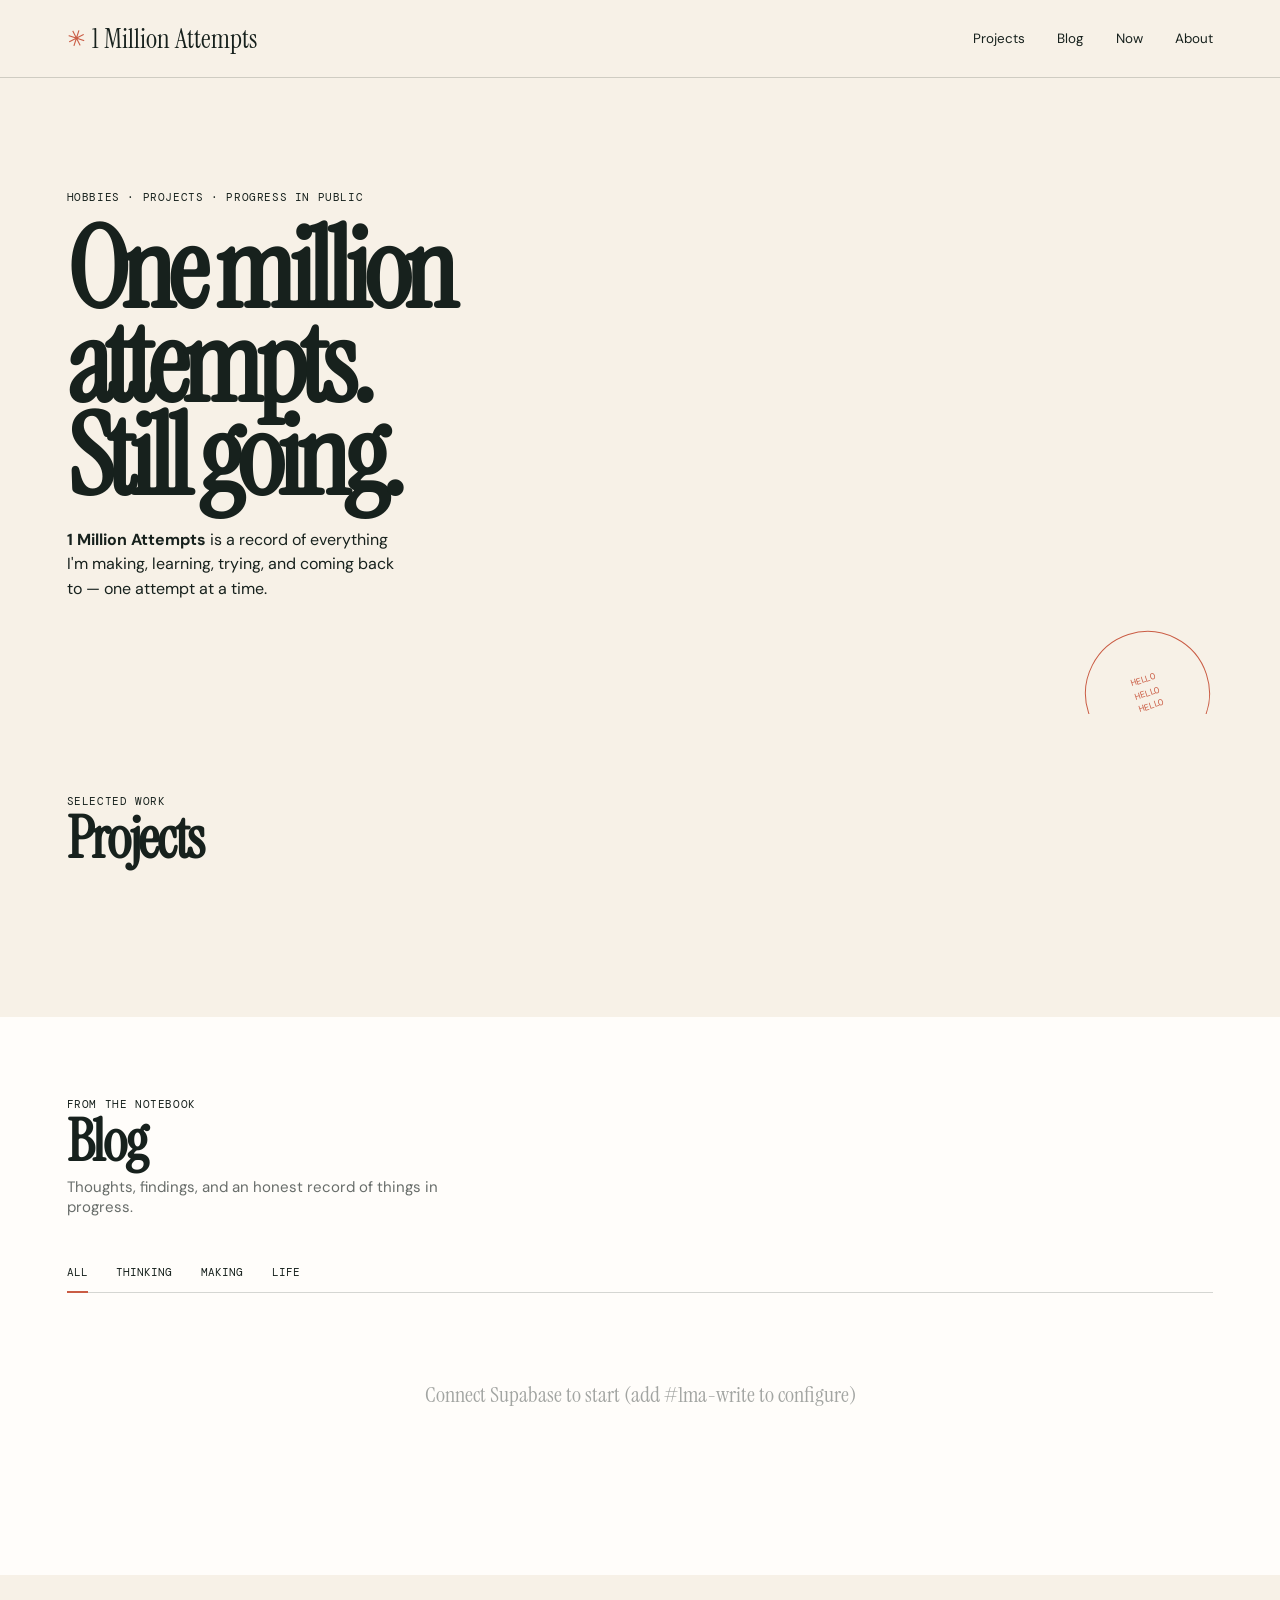
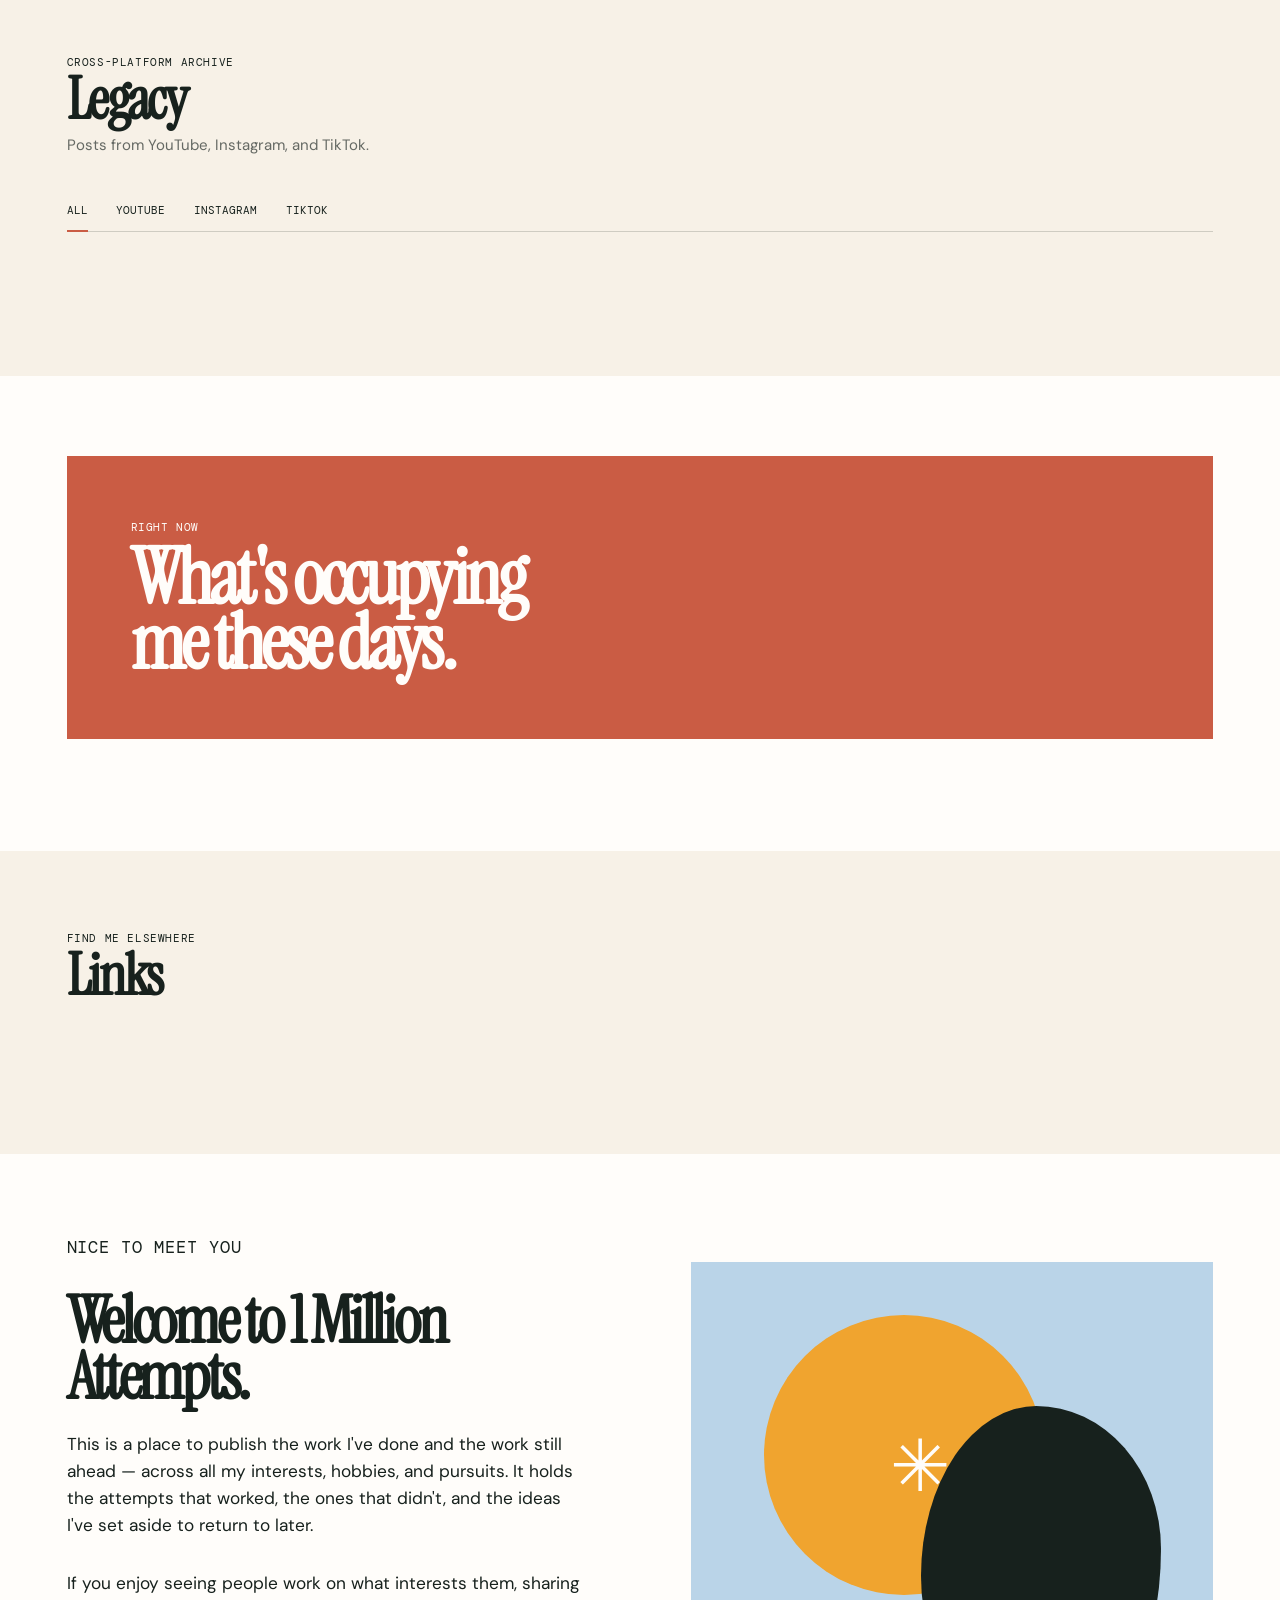
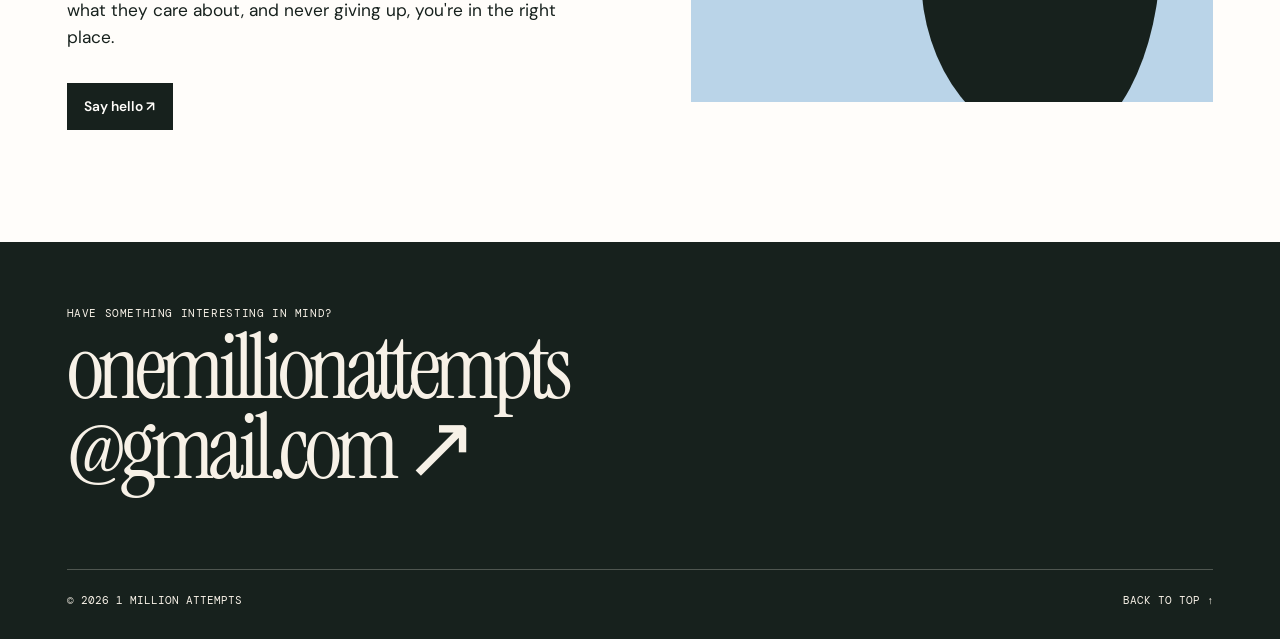
==== commit b0556a53: "complete blog rebuild — cleaner design, tags as arrays, links section, featured images, 5 content ty" ====
--- a/index.html
+++ b/index.html
@@ -1,317 +1,261 @@
 <!doctype html>
 <html lang="en">
-  <head>
-    <meta charset="UTF-8" />
-    <meta name="viewport" content="width=device-width, initial-scale=1.0" />
-    <meta
-      name="description"
-      content="1 Million Attempts — a portfolio, notebook, and collection of current curiosities."
-    />
-    <title>1 Million Attempts — Work, notes, and small curiosities</title>
-    <link rel="stylesheet" href="styles.css" />
-  </head>
-  <body>
-    <a class="skip-link" href="#main">Skip to content</a>
-
-    <header class="site-header">
-      <a class="wordmark" href="#top" aria-label="1 Million Attempts, home">
-        <span class="wordmark-mark">✳</span>
-        <span>1 Million Attempts</span>
-      </a>
-
-      <button class="menu-button" type="button" aria-expanded="false" aria-controls="site-nav">
-        <span class="sr-only">Open menu</span>
-        <span></span><span></span>
-      </button>
-
-      <nav class="site-nav" id="site-nav" aria-label="Primary navigation">
-        <a class="is-active" href="#work">Selected work</a>
-        <a href="#notes">Notes</a>
-        <a href="#now">Now</a>
-        <a href="#about">About</a>
-      </nav>
-    </header>
-
-    <main id="main">
-      <section class="hero section-shell" id="top">
-        <p class="eyebrow">Hobbies · projects · progress in public</p>
-        <div class="hero-grid">
-          <h1>One million<br />attempts.<br />Still going.</h1>
-          <div class="hero-intro">
-            <p>
-              <strong>1 Million Attempts</strong> is a record of everything I'm making, learning,
-              trying, and coming back to—one attempt at a time.
-            </p>
-            <a class="text-link" href="#about">Why one million attempts? <span>↘</span></a>
-          </div>
-        </div>
-        <div class="hero-stamp" aria-hidden="true">
-          <span>HELLO</span><span>HELLO</span><span>HELLO</span>
-        </div>
-      </section>
-
-      <section class="section-shell work-section" id="work" aria-labelledby="work-heading">
-        <div class="section-heading">
-          <p class="eyebrow">A few things I've made</p>
-          <h2 id="work-heading">Selected work</h2>
-          <a class="text-link" href="#contact">See everything <span>↗</span></a>
-        </div>
-
-        <div class="work-grid" id="work-grid"></div>
-      </section>
-
-      <section class="notes-section" id="notes" aria-labelledby="notes-heading">
-        <div class="section-shell">
-          <div class="section-heading notes-heading">
-            <p class="eyebrow">From the notebook</p>
-            <h2 id="notes-heading">Blog posts</h2>
-            <p class="heading-description">Fragments, findings, and an honest record of things in progress.</p>
-          </div>
-
-          <div class="filters" aria-label="Filter notes">
-            <button class="filter-button is-selected" data-filter="all" type="button">Everything</button>
-            <button class="filter-button" data-filter="thinking" type="button">Thinking</button>
-            <button class="filter-button" data-filter="making" type="button">Making</button>
-            <button class="filter-button" data-filter="life" type="button">Life lately</button>
-          </div>
-
-          <div class="tag-filter" id="tag-filter" style="display:none">
-            <span>Tagged: <strong id="tag-filter-name"></strong></span>
-            <button id="tag-filter-clear" type="button" aria-label="Clear tag filter">&times;</button>
-          </div>
-
-          <div class="note-list" id="note-list"></div>
-        </div>
-      </section>
-
-      <section class="legacy-section section-shell" id="legacy" aria-labelledby="legacy-heading">
-        <div class="section-heading legacy-heading">
-          <p class="eyebrow">Cross-platform archive</p>
-          <h2 id="legacy-heading">Legacy posts</h2>
-          <p class="heading-description">Every post from YouTube, Instagram, and TikTok.</p>
-        </div>
-        <div class="legacy-filters" id="legacy-filters">
-          <button class="legacy-filter is-selected" data-platform="all" type="button">All</button>
-          <button class="legacy-filter" data-platform="youtube" type="button">YouTube</button>
-          <button class="legacy-filter" data-platform="instagram" type="button">Instagram</button>
-          <button class="legacy-filter" data-platform="tiktok" type="button">TikTok</button>
-        </div>
-        <div class="legacy-list" id="legacy-list"></div>
-      </section>
-
-      <section class="now-section section-shell" id="now" aria-labelledby="now-heading">
-        <div class="now-card">
-          <div class="now-card-intro">
-            <p class="eyebrow">A right-now page</p>
-            <h2 id="now-heading">What's<br />occupying me<br />these days.</h2>
-            <p>Last updated July 2025</p>
-          </div>
-          <div class="now-list" id="now-list"></div>
-          <div class="now-scribble" aria-hidden="true">Keep<br />going →</div>
-        </div>
-      </section>
-
-      <section class="about-section section-shell" id="about" aria-labelledby="about-heading">
-        <div class="portrait-placeholder" aria-label="Abstract decorative portrait placeholder">
-          <div class="portrait-sun" aria-hidden="true"></div>
-          <div class="portrait-face" aria-hidden="true"></div>
-          <span aria-hidden="true">✳</span>
-        </div>
-        <div class="about-copy">
-          <p class="eyebrow">Nice to meet you</p>
-          <h2 id="about-heading">Welcome to<br />1 Million Attempts.</h2>
-          <p>
-            This is a place to publish the work I've done and the work still ahead—across all my
-            interests, hobbies, and pursuits. It holds the attempts that worked, the ones that didn't,
-            and the ideas I've set aside to return to later.
-          </p>
-          <p>
-            If you enjoy seeing people work on what interests them, sharing what they care about, and
-            never giving up, you're in the right place. It might take one million attempts to reach my
-            dreams—but I won't stop trying.
-          </p>
-          <a class="button-link" href="mailto:onemillionattempts@gmail.com">Say hello <span>↗</span></a>
-        </div>
-      </section>
-    </main>
-
-    <footer class="site-footer" id="contact">
-      <div class="section-shell footer-inner">
-        <p class="footer-kicker">Have something interesting in mind?</p>
-        <a class="footer-email" href="mailto:onemillionattempts@gmail.com">onemillionattempts<br />@gmail.com <span>↗</span></a>
-        <div class="footer-bottom">
-          <p>© <span id="year"></span> 1 Million Attempts</p>
-          <div class="social-links" aria-label="Social links">
-            <a href="https://www.youtube.com/@bedsonfire/videos" target="_blank" rel="noopener noreferrer">Beds on Fire · YouTube</a>
-            <a href="https://www.youtube.com/@eyeslightthatup" target="_blank" rel="noopener noreferrer">Eyes Light That Up · YouTube</a>
-            <a href="https://www.instagram.com/thebedsonfire/" target="_blank" rel="noopener noreferrer">Game Instagram</a>
-            <a href="https://www.instagram.com/theunbelievableattempt/" target="_blank" rel="noopener noreferrer">Attempt Blog</a>
-            <a href="https://www.tiktok.com/@stoppedmakingsense" target="_blank" rel="noopener noreferrer">Game TikTok</a>
-          </div>
-          <a href="#top">Back to top ↑</a>
-        </div>
-      </div>
-    </footer>
-
-    <!-- Toast -->
-    <div id="toast" class="toast" role="alert" aria-live="polite"></div>
-
-    <!-- Dialog overlay -->
-    <div id="dialog-overlay" class="dialog-overlay">
-      <div class="dialog-box" role="dialog" aria-labelledby="dialog-title">
-        <h3 id="dialog-title">Edit</h3>
-        <form id="dialog-form">
-          <!-- Note fields -->
-          <div class="extra-fields-note" style="display:none">
-            <label>Title <input type="text" name="dialog_note_title" id="dialog-note-title" required/></label>
-            <label>Content <textarea name="dialog_note_content" id="dialog-note-content"></textarea></label>
-            <label>Category
-              <select name="dialog_note_category" id="dialog-note-category">
-                <option value="thinking">Thinking</option>
-                <option value="making">Making</option>
-                <option value="life">Life lately</option>
-              </select>
-            </label>
-            <label>Tag <input type="text" name="dialog_note_tag" id="dialog-note-tag" placeholder="e.g. pixel-art"/></label>
-            <label>Date <input type="date" name="dialog_note_date" id="dialog-note-date" required/></label>
-          </div>
-          <!-- Work fields -->
-          <div class="extra-fields-work" style="display:none">
-            <label>Number <input type="text" name="dialog_work_number" id="dialog-work-number"/></label>
-            <label>Year <input type="text" name="dialog_work_year" id="dialog-work-year"/></label>
-            <label>Label <input type="text" name="dialog_work_label" id="dialog-work-label"/></label>
-            <label>Title <input type="text" name="dialog_work_title" id="dialog-work-title" required/></label>
-            <label>Description <textarea name="dialog_work_description" id="dialog-work-description"></textarea></label>
-            <label>Link <input type="url" name="dialog_work_link" id="dialog-work-link"/></label>
-            <label>Style
-              <select name="dialog_work_style" id="dialog-work-style">
-                <option value="sunrise">Sunrise</option>
-                <option value="moss">Moss</option>
-                <option value="ember">Ember</option>
-              </select>
-            </label>
-            <label><input type="checkbox" name="dialog_work_large" id="dialog-work-large"/> Large card</label>
-            <label>Quote <input type="text" name="dialog_work_quote" id="dialog-work-quote"/></label>
-            <label>Tag <input type="text" name="dialog_work_tag" id="dialog-work-tag" placeholder="e.g. pixel-art"/></label>
-          </div>
-          <!-- Now fields -->
-          <div class="extra-fields-now" style="display:none">
-            <label>Category <input type="text" name="dialog_now_category" id="dialog-now-category" required/></label>
-            <label>Description <textarea name="dialog_now_description" id="dialog-now-description" required></textarea></label>
-            <label><input type="checkbox" name="dialog_now_italic" id="dialog-now-italic"/> Italic</label>
-          </div>
-          <!-- Legacy fields -->
-          <div class="extra-fields-legacy" style="display:none">
-            <label>Platform
-              <select name="dialog_legacy_platform" id="dialog-legacy-platform">
-                <option value="youtube">YouTube</option>
-                <option value="instagram">Instagram</option>
-                <option value="tiktok">TikTok</option>
-              </select>
-            </label>
-            <label>Title <input type="text" name="dialog_legacy_title" id="dialog-legacy-title" required/></label>
-            <label>Link <input type="url" name="dialog_legacy_link" id="dialog-legacy-link"/></label>
-            <label>Content <textarea name="dialog_legacy_content" id="dialog-legacy-content"></textarea></label>
-            <label>Date <input type="date" name="dialog_legacy_date" id="dialog-legacy-date" required/></label>
-          </div>
-          <div class="dialog-actions">
-            <button type="button" id="dialog-cancel">Cancel</button>
-            <button type="submit" id="dialog-submit">Save</button>
-          </div>
-        </form>
-        <div id="dialog-confirm-delete" style="display:none">
-          <p>Are you sure?</p>
-          <div class="dialog-actions">
-            <button id="dialog-confirm-no">No</button>
-            <button id="dialog-confirm-yes" class="danger">Yes, delete</button>
-          </div>
-        </div>
-      </div>
-    </div>
-
-    <!-- Admin panel -->
-    <div id="admin-config" class="admin-config">
-      <button id="config-toggle" type="button" aria-label="Toggle admin settings">⚙️ Config</button>
-      <form id="config-form" class="config-form">
-        <label>Supabase URL <input type="url" name="supabase_url" id="supabase_url" placeholder="https://xyz.supabase.co"/></label>
-        <label>Supabase Anon Key <input type="text" name="supabase_key" id="supabase_key" placeholder="anon public key"/></label>
-        <button type="submit">Save & reload</button>
-        <button type="button" id="migrate-btn" style="margin-top:.5rem">Migrate old data → Supabase</button>
-      </form>
-
-      <div class="admin-tabs">
-        <button class="form-tab is-active" data-tab="tab-notes" type="button">Notes</button>
-        <button class="form-tab" data-tab="tab-work" type="button">Work</button>
-        <button class="form-tab" data-tab="tab-now" type="button">Now</button>
-        <button class="form-tab" data-tab="tab-legacy" type="button">Legacy</button>
-      </div>
-
-      <div id="tab-notes" class="tab-pane is-active">
-        <form id="note-form">
-          <label>Title <input type="text" name="title" required/></label>
-          <label>Content <textarea name="content"></textarea></label>
-          <label>Category
-            <select name="category">
-              <option value="thinking">Thinking</option>
-              <option value="making">Making</option>
-              <option value="life">Life lately</option>
-            </select>
-          </label>
-          <label>Tag <select id="note_tag" name="tag"><option value="">None</option></select></label>
-          <label>Date <input type="date" name="date" required/></label>
-          <button type="submit">Add note</button>
-        </form>
-      </div>
-
-      <div id="tab-work" class="tab-pane">
-        <form id="work-form">
-          <label>Number <input type="text" name="number"/></label>
-          <label>Year <input type="text" name="year"/></label>
-          <label>Label <input type="text" name="label"/></label>
-          <label>Title <input type="text" name="title" required/></label>
-          <label>Description <textarea name="description"></textarea></label>
-          <label>Link <input type="url" name="link"/></label>
-          <label>Style
-            <select name="style">
-              <option value="sunrise">Sunrise</option>
-              <option value="moss">Moss</option>
-              <option value="ember">Ember</option>
-            </select>
-          </label>
-          <label><input type="checkbox" name="large"/> Large card</label>
-          <label>Quote <input type="text" name="quote"/></label>
-          <label>Tag <input type="text" name="tag" placeholder="e.g. pixel-art"/></label>
-          <button type="submit">Add work</button>
-        </form>
-      </div>
-
-      <div id="tab-now" class="tab-pane">
-        <form id="now-form">
-          <label>Category <input type="text" name="now_category" required/></label>
-          <label>Description <textarea name="now_description" required></textarea></label>
-          <label><input type="checkbox" name="now_italic"/> Italic</label>
-          <button type="submit">Add now item</button>
-        </form>
-      </div>
-
-      <div id="tab-legacy" class="tab-pane">
-        <form id="legacy-form">
-          <label>Platform
-            <select name="platform">
-              <option value="youtube">YouTube</option>
-              <option value="instagram">Instagram</option>
-              <option value="tiktok">TikTok</option>
-            </select>
-          </label>
-          <label>Title <input type="text" name="title" required/></label>
-          <label>Link <input type="url" name="link"/></label>
-          <label>Content <textarea name="content"></textarea></label>
-          <label>Date <input type="date" name="date" required/></label>
-          <button type="submit">Add legacy post</button>
-        </form>
-      </div>
-    </div>
-
-    <script src="script_v2.js"></script>
-  </body>
+<head>
+<meta charset="UTF-8">
+<meta name="viewport" content="width=device-width, initial-scale=1.0">
+<meta name="description" content="1 Million Attempts — a blog about making, thinking, and trying again.">
+<title>1 Million Attempts</title>
+<link rel="stylesheet" href="styles.css">
+</head>
+<body>
+<a class="skip-link" href="#main">Skip to content</a>
+
+<header class="header">
+  <a class="logo" href="#top"><span>✳</span> 1 Million Attempts</a>
+  <nav class="nav" id="nav">
+    <a href="#projects">Projects</a>
+    <a href="#posts">Blog</a>
+    <a href="#now">Now</a>
+    <a href="#about">About</a>
+  </nav>
+  <button class="menu-btn" id="menu-btn" aria-label="Menu"><span></span><span></span></button>
+</header>
+
+<main id="main">
+
+<section class="hero" id="top">
+  <div class="shell">
+    <p class="mono">Hobbies · projects · progress in public</p>
+    <h1>One million<br>attempts.<br>Still going.</h1>
+    <p class="hero-desc"><strong>1 Million Attempts</strong> is a record of everything I'm making, learning, trying, and coming back to — one attempt at a time.</p>
+    <div class="hero-stamp" aria-hidden="true"><span>HELLO</span><span>HELLO</span><span>HELLO</span></div>
+  </div>
+</section>
+
+<section class="section" id="projects">
+  <div class="shell">
+    <div class="section-head">
+      <p class="mono">Selected work</p>
+      <h2>Projects</h2>
+    </div>
+    <div class="project-grid" id="project-grid"></div>
+  </div>
+</section>
+
+<section class="section alt" id="posts">
+  <div class="shell">
+    <div class="section-head">
+      <p class="mono">From the notebook</p>
+      <h2>Blog</h2>
+      <p class="sub">Thoughts, findings, and an honest record of things in progress.</p>
+    </div>
+    <div class="tag-bar" id="tag-bar" style="display:none">
+      <span>Filtering by: <strong id="tag-name"></strong></span>
+      <button id="tag-clear" type="button">&times;</button>
+    </div>
+    <div class="filters" id="filters">
+      <button class="filter is-selected" data-filter="all" type="button">All</button>
+      <button class="filter" data-filter="thinking" type="button">Thinking</button>
+      <button class="filter" data-filter="making" type="button">Making</button>
+      <button class="filter" data-filter="life" type="button">Life</button>
+    </div>
+    <div class="post-list" id="post-list"></div>
+  </div>
+</section>
+
+<section class="section" id="legacy">
+  <div class="shell">
+    <div class="section-head">
+      <p class="mono">Cross-platform archive</p>
+      <h2>Legacy</h2>
+      <p class="sub">Posts from YouTube, Instagram, and TikTok.</p>
+    </div>
+    <div class="platform-filters" id="platform-filters">
+      <button class="pfilter is-selected" data-platform="all" type="button">All</button>
+      <button class="pfilter" data-platform="youtube" type="button">YouTube</button>
+      <button class="pfilter" data-platform="instagram" type="button">Instagram</button>
+      <button class="pfilter" data-platform="tiktok" type="button">TikTok</button>
+    </div>
+    <div class="legacy-list" id="legacy-list"></div>
+  </div>
+</section>
+
+<section class="section alt" id="now">
+  <div class="shell">
+    <div class="now-card">
+      <div class="now-intro">
+        <p class="mono">Right now</p>
+        <h2>What's occupying me these days.</h2>
+      </div>
+      <div class="now-list" id="now-list"></div>
+    </div>
+  </div>
+</section>
+
+<section class="section" id="links">
+  <div class="shell">
+    <div class="section-head">
+      <p class="mono">Find me elsewhere</p>
+      <h2>Links</h2>
+    </div>
+    <div class="links-grid" id="links-grid"></div>
+  </div>
+</section>
+
+<section class="section alt" id="about">
+  <div class="shell about-shell">
+    <div class="about-text">
+      <p class="mono">Nice to meet you</p>
+      <h2>Welcome to 1 Million Attempts.</h2>
+      <p>This is a place to publish the work I've done and the work still ahead — across all my interests, hobbies, and pursuits. It holds the attempts that worked, the ones that didn't, and the ideas I've set aside to return to later.</p>
+      <p>If you enjoy seeing people work on what interests them, sharing what they care about, and never giving up, you're in the right place.</p>
+      <a class="btn" href="mailto:onemillionattempts@gmail.com">Say hello ↗</a>
+    </div>
+    <div class="about-art" aria-hidden="true">
+      <div class="about-sun"></div>
+      <div class="about-face"></div>
+      <span>✳</span>
+    </div>
+  </div>
+</section>
+
+</main>
+
+<footer class="footer" id="contact">
+  <div class="shell">
+    <p class="mono">Have something interesting in mind?</p>
+    <a class="email" href="mailto:onemillionattempts@gmail.com">onemillionattempts<br>@gmail.com ↗</a>
+    <div class="footer-bottom">
+      <p>&copy; <span id="year"></span> 1 Million Attempts</p>
+      <a href="#top">Back to top ↑</a>
+    </div>
+  </div>
+</footer>
+
+<datalist id="tag-datalist"></datalist>
+
+<div id="toast" class="toast" role="alert" aria-live="polite"></div>
+
+<div id="dialog" class="dialog">
+  <div class="dialog-box" role="dialog" aria-labelledby="dialog-title">
+    <h3 id="dialog-title">Edit</h3>
+    <form id="dialog-form" novalidate>
+      <div class="df-note" style="display:none">
+        <label>Title <input type="text" name="df_note_title" id="df-note-title"></label>
+        <label>Content <textarea name="df_note_content" id="df-note-content"></textarea></label>
+        <label>Category <select name="df_note_cat" id="df-note-cat"><option value="thinking">Thinking</option><option value="making">Making</option><option value="life">Life</option></select></label>
+        <label>Tags <input type="text" name="df_note_tags" id="df-note-tags" list="tag-datalist" placeholder="comma-separated"></label>
+        <label>Featured image <input type="url" name="df_note_img" id="df-note-img" placeholder="https://..."></label>
+        <label>Date <input type="date" name="df_note_date" id="df-note-date"></label>
+      </div>
+      <div class="df-project" style="display:none">
+        <label>Title <input type="text" name="df_proj_title" id="df-proj-title"></label>
+        <label>Description <textarea name="df_proj_desc" id="df-proj-desc"></textarea></label>
+        <label>Number <input type="text" name="df_proj_num" id="df-proj-num"></label>
+        <label>Year <input type="text" name="df_proj_year" id="df-proj-year"></label>
+        <label>Tags <input type="text" name="df_proj_tags" id="df-proj-tags" list="tag-datalist" placeholder="comma-separated"></label>
+        <label>Style <select name="df_proj_style" id="df-proj-style"><option value="sunrise">Sunrise</option><option value="moss">Moss</option><option value="ember">Ember</option></select></label>
+        <label><input type="checkbox" name="df_proj_large" id="df-proj-large"> Large card</label>
+        <label>Quote <input type="text" name="df_proj_quote" id="df-proj-quote"></label>
+      </div>
+      <div class="df-now" style="display:none">
+        <label>Category <input type="text" name="df_now_cat" id="df-now-cat"></label>
+        <label>Description <textarea name="df_now_desc" id="df-now-desc"></textarea></label>
+        <label><input type="checkbox" name="df_now_italic" id="df-now-italic"> Italic</label>
+      </div>
+      <div class="df-legacy" style="display:none">
+        <label>Platform <select name="df_leg_platform" id="df-leg-platform"><option value="youtube">YouTube</option><option value="instagram">Instagram</option><option value="tiktok">TikTok</option></select></label>
+        <label>Title <input type="text" name="df_leg_title" id="df-leg-title"></label>
+        <label>Content <textarea name="df_leg_content" id="df-leg-content"></textarea></label>
+        <label>Link <input type="url" name="df_leg_link" id="df-leg-link"></label>
+        <label>Date <input type="date" name="df_leg_date" id="df-leg-date"></label>
+      </div>
+      <div class="df-links" style="display:none">
+        <label>Title <input type="text" name="df_link_title" id="df-link-title"></label>
+        <label>URL <input type="url" name="df_link_url" id="df-link-url"></label>
+        <label>Category <input type="text" name="df_link_cat" id="df-link-cat" placeholder="e.g. youtube, social"></label>
+      </div>
+      <div class="dialog-actions">
+        <button type="button" id="dialog-cancel">Cancel</button>
+        <button type="submit" id="dialog-save">Save</button>
+      </div>
+    </form>
+    <div id="dialog-confirm" style="display:none">
+      <p>Delete this item?</p>
+      <div class="dialog-actions">
+        <button id="confirm-no">No</button>
+        <button id="confirm-yes" class="danger">Yes, delete</button>
+      </div>
+    </div>
+  </div>
+</div>
+
+<div id="admin" class="admin-bar">
+  <button id="cfg-toggle" type="button" aria-label="Settings">⚙️</button>
+  <form id="cfg-form" class="cfg-form" style="display:none">
+    <label>Supabase URL <input type="url" name="supabase_url" id="supabase_url"></label>
+    <label>Anon Key <input type="text" name="supabase_key" id="supabase_key"></label>
+    <button type="submit">Save & reload</button>
+  </form>
+  <div class="admin-tabs">
+    <button class="atab is-active" data-pane="aposts" type="button">Posts</button>
+    <button class="atab" data-pane="aprojects" type="button">Projects</button>
+    <button class="atab" data-pane="anow" type="button">Now</button>
+    <button class="atab" data-pane="alegacy" type="button">Legacy</button>
+    <button class="atab" data-pane="alinks" type="button">Links</button>
+  </div>
+  <div class="apane is-active" id="aposts">
+    <form id="f-post">
+      <label>Title <input type="text" name="title" required></label>
+      <label>Content <textarea name="content"></textarea></label>
+      <label>Category <select name="category"><option value="thinking">Thinking</option><option value="making">Making</option><option value="life">Life</option></select></label>
+      <label>Tags <input type="text" name="tags" list="tag-datalist" placeholder="comma-separated"></label>
+      <label>Featured image <input type="url" name="featured_image" placeholder="https://..."></label>
+      <label>Date <input type="date" name="date" required></label>
+      <button type="submit">Add post</button>
+    </form>
+  </div>
+  <div class="apane" id="aprojects">
+    <form id="f-project">
+      <label>Title <input type="text" name="title" required></label>
+      <label>Description <textarea name="description"></textarea></label>
+      <label>Number <input type="text" name="number"></label>
+      <label>Year <input type="text" name="year"></label>
+      <label>Tags <input type="text" name="tags" list="tag-datalist" placeholder="comma-separated"></label>
+      <label>Style <select name="style"><option value="sunrise">Sunrise</option><option value="moss">Moss</option><option value="ember">Ember</option></select></label>
+      <label><input type="checkbox" name="large"> Large card</label>
+      <label>Quote <input type="text" name="quote"></label>
+      <button type="submit">Add project</button>
+    </form>
+  </div>
+  <div class="apane" id="anow">
+    <form id="f-now">
+      <label>Category <input type="text" name="category" required></label>
+      <label>Description <textarea name="description" required></textarea></label>
+      <label><input type="checkbox" name="italic"> Italic</label>
+      <button type="submit">Add now item</button>
+    </form>
+  </div>
+  <div class="apane" id="alegacy">
+    <form id="f-legacy">
+      <label>Platform <select name="platform"><option value="youtube">YouTube</option><option value="instagram">Instagram</option><option value="tiktok">TikTok</option></select></label>
+      <label>Title <input type="text" name="title" required></label>
+      <label>Content <textarea name="content"></textarea></label>
+      <label>Link <input type="url" name="link"></label>
+      <label>Date <input type="date" name="date" required></label>
+      <button type="submit">Add legacy</button>
+    </form>
+  </div>
+  <div class="apane" id="alinks">
+    <form id="f-links">
+      <label>Title <input type="text" name="title" required></label>
+      <label>URL <input type="url" name="url" required></label>
+      <label>Category <input type="text" name="category" placeholder="e.g. youtube, social"></label>
+      <button type="submit">Add link</button>
+    </form>
+  </div>
+</div>
+
+<script src="script.js"></script>
+</body>
 </html>
--- a/styles.css
+++ b/styles.css
@@ -8,7 +8,7 @@
   --blue: #bad4e8;
   --moss: #456f57;
   --red: #ca5c44;
-  --line: rgba(23, 33, 29, 0.18);
+  --line: rgba(23,33,29,.18);
   --serif: "Instrument Serif", Georgia, serif;
   --sans: "DM Sans", Arial, sans-serif;
   --mono: "DM Mono", "Courier New", monospace;
@@ -16,333 +16,239 @@
 
 * { box-sizing: border-box; }
 html { scroll-behavior: smooth; }
-body { margin: 0; color: var(--ink); background: var(--cream); font-family: var(--sans); }
+body { margin: 0; color: var(--ink); background: var(--cream); font-family: var(--sans); -webkit-font-smoothing: antialiased; }
 a { color: inherit; text-decoration: none; }
-button { font: inherit; }
-
-.sr-only { clip: rect(0 0 0 0); clip-path: inset(50%); height: 1px; overflow: hidden; position: absolute; white-space: nowrap; width: 1px; }
-
-/* ── Scroll reveal ── */
-.reveal { opacity: 0; transform: translateY(28px); transition: opacity .7s ease, transform .7s cubic-bezier(.22, 1, .36, 1); }
-.reveal.is-visible { opacity: 1; transform: translateY(0); }
-.reveal-delay-1 { transition-delay: .1s; }
-.reveal-delay-2 { transition-delay: .2s; }
-.reveal-delay-3 { transition-delay: .3s; }
-.reveal-delay-4 { transition-delay: .4s; }
-
-/* ── Hero entrance ── */
-@keyframes stamp-spin { from { transform: rotate(-18deg); } to { transform: rotate(378deg); } }
-@keyframes fade-in-up { from { opacity: 0; transform: translateY(20px); } to { opacity: 1; transform: translateY(0); } }
-.hero .eyebrow { animation: fade-in-up .6s ease both; }
-.hero h1 { animation: fade-in-up .7s .15s ease both; }
-.hero-intro { animation: fade-in-up .7s .3s ease both; }
-.hero-stamp { animation: stamp-spin 1.2s .4s cubic-bezier(.22, 1, .36, 1) both; }
-.skip-link { left: 1rem; padding: .6rem 1rem; position: fixed; top: -4rem; z-index: 20; background: var(--ink); color: var(--cream); }
+button { font: inherit; cursor: pointer; }
+img { max-width: 100%; height: auto; display: block; }
+.shell { max-width: 1300px; margin: 0 auto; padding: 0 5.2vw; }
+.mono { font-family: var(--mono); font-size: .69rem; letter-spacing: .055em; text-transform: uppercase; margin: 0; }
+
+.skip-link { position: fixed; top: -4rem; left: 1rem; z-index: 20; background: var(--ink); color: var(--cream); padding: .6rem 1rem; }
 .skip-link:focus { top: 1rem; }
-.section-shell { margin: 0 auto; max-width: 1300px; padding-left: 5.2vw; padding-right: 5.2vw; }
-.eyebrow, .card-label, .note-type { font-family: var(--mono); font-size: .69rem; font-weight: 400; letter-spacing: .055em; text-transform: uppercase; }
-.text-link { align-items: center; display: inline-flex; font-size: .86rem; font-weight: 600; gap: .55rem; text-decoration: underline; text-decoration-thickness: 1px; text-underline-offset: .28rem; }
-.text-link span, .button-link span { font-size: 1.15rem; line-height: .7; transition: transform .2s ease; }
-.text-link:hover span, .button-link:hover span { transform: translate(2px, -2px); }
-
-.site-header { align-items: center; border-bottom: 1px solid var(--line); display: flex; height: 78px; justify-content: space-between; padding: 0 5.2vw; transition: border-color .3s ease; }
-.admin-mode .site-header { border-bottom-color: var(--red); }
-.wordmark { align-items: center; display: inline-flex; font-family: var(--serif); font-size: 1.7rem; gap: .45rem; }
-.wordmark-mark { color: var(--red); font-family: var(--sans); font-size: 1.4rem; transform: rotate(18deg); }
-.site-nav { display: flex; gap: 1.8rem; }
-.site-nav a { font-size: .84rem; position: relative; }
-.site-nav a::after { background: var(--ink); bottom: -.35rem; content: ""; height: 1px; left: 0; position: absolute; transform: scaleX(0); transform-origin: left; transition: transform .2s ease; width: 100%; }
-.site-nav a:hover::after, .site-nav .is-active::after { transform: scaleX(1); }
-.menu-button { background: transparent; border: 0; cursor: pointer; display: none; height: 38px; padding: .5rem; position: relative; width: 40px; z-index: 12; }
-.menu-button span:not(.sr-only) { background: var(--ink); display: block; height: 1.5px; margin: 5px 0; transition: transform .3s ease, opacity .3s ease; width: 22px; }
-.menu-button.is-open span:nth-child(2) { opacity: 0; transform: translateX(-6px); }
-.menu-button.is-open span:nth-child(3) { transform: translateY(-6.5px) rotate(-45deg); }
-.menu-button.is-open span:nth-child(4) { transform: translateY(-6.5px) rotate(45deg); }
-
-.menu-backdrop { background: rgba(23, 33, 29, .35); inset: 0; opacity: 0; pointer-events: none; position: fixed; transition: opacity .3s ease; z-index: 9; }
-.menu-backdrop.is-visible { opacity: 1; pointer-events: auto; }
-
-.hero { min-height: 650px; overflow: hidden; padding-bottom: 6rem; padding-top: 7.3rem; position: relative; }
-.hero .eyebrow { margin: 0 0 1.5rem; }
-.hero-grid { align-items: end; display: grid; gap: 2rem; grid-template-columns: minmax(0, 1.45fr) minmax(240px, .55fr); }
-h1, h2, h3, p { margin-top: 0; }
-h1, h2, h3 { font-weight: 400; }
-h1 { font-family: var(--serif); font-size: clamp(4rem, 8.8vw, 8rem); letter-spacing: -.055em; line-height: .83; margin-bottom: 0; max-width: 900px; }
-.hero-intro { align-self: end; max-width: 295px; padding-bottom: .65rem; }
-.hero-intro p { font-size: 1rem; line-height: 1.55; margin-bottom: 1.55rem; }
-.hero-intro strong { font-weight: 600; }
-.hero-stamp { align-items: center; border: 1px solid var(--red); border-radius: 50%; bottom: -42px; color: var(--red); display: flex; flex-direction: column; font-family: var(--mono); font-size: .55rem; height: 125px; justify-content: center; line-height: 1.55; position: absolute; right: 5.5vw; transform: rotate(-18deg); width: 125px; }
-
-.work-section { border-top: 1px solid var(--line); padding-bottom: 8.5rem; padding-top: 5rem; }
-.section-heading { display: grid; grid-template-columns: 1fr 2fr auto; align-items: baseline; gap: 1rem; margin-bottom: 2.8rem; }
-.section-heading .eyebrow { margin: 0; }
-.section-heading h2 { font-family: var(--serif); font-size: clamp(2.9rem, 5vw, 4.5rem); letter-spacing: -.04em; line-height: .92; margin: 0; }
-.work-grid { display: grid; gap: 1.25rem; grid-template-columns: 1.15fr .85fr; }
-.project-card { min-height: 455px; overflow: hidden; position: relative; }
-.project-card a { display: block; height: 100%; padding: 1.4rem; position: relative; }
-.project-card-large { grid-row: span 2; min-height: 640px; }
-.project-sunrise { background: var(--sun); }
-.project-moss { background: var(--moss); color: var(--paper); }
-.project-blue { background: var(--blue); }
-.card-topline { display: flex; font-family: var(--mono); font-size: .68rem; justify-content: space-between; }
-.card-copy { bottom: 1.65rem; left: 1.65rem; max-width: 75%; position: absolute; z-index: 2; }
-.card-label { margin-bottom: .45rem; }
-.card-copy h3 { font-family: var(--serif); font-size: clamp(2.8rem, 4.5vw, 5rem); letter-spacing: -.04em; line-height: .86; margin-bottom: .8rem; }
-.card-copy p:last-child { font-size: .9rem; line-height: 1.45; margin-bottom: 0; max-width: 320px; }
-.card-arrow { align-items: center; border: 1px solid currentColor; border-radius: 50%; bottom: 1.5rem; display: flex; font-size: 1.2rem; height: 38px; justify-content: center; position: absolute; right: 1.5rem; transition: background .2s ease, color .2s ease, transform .2s ease; width: 38px; }
-.project-card a:hover .card-arrow { background: var(--ink); color: var(--paper); transform: translate(2px, -2px); }
-.project-card a:hover .card-copy { transform: translateY(-3px); }
-.project-card a:hover .card-topline { opacity: .7; }
-.project-card .card-copy { transition: transform .3s cubic-bezier(.22, 1, .36, 1); }
-.project-card .card-topline { transition: opacity .3s ease; }
-.project-card a::after { background: linear-gradient(to top, rgba(0,0,0,.15), transparent); bottom: 0; content: ""; height: 60%; left: 0; opacity: 0; pointer-events: none; position: absolute; transition: opacity .3s ease; width: 100%; }
+
+/* ── Header ── */
+.header { display: flex; align-items: center; justify-content: space-between; height: 78px; padding: 0 5.2vw; border-bottom: 1px solid var(--line); }
+.logo { display: flex; align-items: center; gap: .45rem; font-family: var(--serif); font-size: 1.7rem; }
+.logo span { color: var(--red); font-size: 1.4rem; font-family: var(--sans); transform: rotate(18deg); display: inline-block; }
+.nav { display: flex; gap: 2rem; }
+.nav a { font-size: .84rem; position: relative; }
+.nav a::after { content: ''; position: absolute; bottom: -.35rem; left: 0; width: 100%; height: 1px; background: var(--ink); transform: scaleX(0); transform-origin: left; transition: transform .2s; }
+.nav a:hover::after, .nav a.active::after { transform: scaleX(1); }
+.menu-btn { display: none; background: none; border: 0; width: 40px; height: 38px; flex-direction: column; justify-content: center; gap: 5px; padding: .5rem; z-index: 12; }
+.menu-btn span { display: block; height: 1.5px; background: var(--ink); transition: transform .3s, opacity .3s; }
+.menu-btn.open span:first-child { transform: translateY(6.5px) rotate(45deg); }
+.menu-btn.open span:last-child { transform: translateY(-6.5px) rotate(-45deg); }
+
+/* ── Hero ── */
+.hero { padding: 7rem 0 6rem; position: relative; overflow: hidden; min-height: 550px; }
+.hero h1 { font-family: var(--serif); font-size: clamp(4rem, 8.8vw, 8rem); letter-spacing: -.055em; line-height: .83; margin: 1.2rem 0 1.5rem; max-width: 900px; }
+.hero-desc { font-size: 1rem; line-height: 1.55; max-width: 330px; }
+.hero-stamp { position: absolute; right: 5.5vw; bottom: -42px; width: 125px; height: 125px; border-radius: 50%; border: 1px solid var(--red); display: flex; flex-direction: column; align-items: center; justify-content: center; color: var(--red); font-family: var(--mono); font-size: .55rem; line-height: 1.55; transform: rotate(-18deg); }
+
+/* ── Section ── */
+.section { padding: 5rem 0 7rem; }
+.section.alt { background: var(--paper); }
+.section-head { display: flex; flex-direction: column; gap: .25rem; margin-bottom: 2.5rem; }
+.section-head h2 { font-family: var(--serif); font-size: clamp(2.9rem, 4.5vw, 4rem); letter-spacing: -.04em; line-height: .92; margin: 0; }
+.section-head .sub { font-size: .94rem; margin: .3rem 0 0; color: rgba(23,33,29,.65); max-width: 400px; }
+
+/* ── Project grid ── */
+.project-grid { display: grid; gap: 1.25rem; grid-template-columns: 1.15fr .85fr; }
+.project-card { min-height: 420px; position: relative; overflow: hidden; }
+.project-card a { display: block; height: 100%; padding: 1.4rem; position: relative; transition: none; }
+.project-card.large { grid-row: span 2; min-height: 600px; }
+.project-card.sunrise { background: var(--sun); }
+.project-card.moss { background: var(--moss); color: var(--paper); }
+.project-card.ember { background: var(--blue); }
+.card-top { display: flex; justify-content: space-between; font-family: var(--mono); font-size: .68rem; }
+.card-body { position: absolute; bottom: 1.65rem; left: 1.65rem; max-width: 75%; z-index: 2; }
+.card-body .mono { margin-bottom: .45rem; }
+.card-body h3 { font-family: var(--serif); font-size: clamp(2.8rem, 4vw, 4.5rem); letter-spacing: -.04em; line-height: .86; margin: 0 0 .5rem; }
+.card-body p:last-child { font-size: .9rem; line-height: 1.45; max-width: 320px; margin: 0; }
+.card-arrow { position: absolute; bottom: 1.5rem; right: 1.5rem; width: 38px; height: 38px; border-radius: 50%; border: 1px solid currentColor; display: flex; align-items: center; justify-content: center; font-size: 1.2rem; transition: background .2s, color .2s, transform .2s; }
+.project-card a:hover .card-arrow { background: var(--ink); color: var(--paper); transform: translate(2px,-2px); }
+.project-card a::after { content: ''; position: absolute; inset: 0; background: linear-gradient(to top, rgba(0,0,0,.12), transparent 60%); opacity: 0; transition: opacity .3s; pointer-events: none; }
 .project-card a:hover::after { opacity: 1; }
-.project-orbit { transition: transform 1.2s cubic-bezier(.22, 1, .36, 1); }
-.project-card a:hover .project-orbit { transform: rotate(18deg) scale(1.03); }
-.project-orbit { border: 1px solid rgba(23, 33, 29, .85); border-radius: 50%; font-family: var(--serif); font-size: 6.8rem; height: 300px; line-height: 260px; position: absolute; right: 8%; text-align: center; top: 18%; transform: rotate(-18deg); width: 300px; }
-.moss-shape { background: #c9d48a; border-radius: 48% 52% 56% 44% / 55% 39% 61% 45%; position: absolute; }
-.moss-one { height: 230px; right: 16%; top: 14%; width: 200px; }
-.moss-two { background: #e8b96c; bottom: 23%; height: 100px; right: 8%; width: 120px; }
-.project-quote { font-family: var(--serif); font-size: 2.2rem; left: 10%; line-height: .94; max-width: 290px; position: absolute; top: 21%; transform: rotate(-4deg); }
-
-.notes-section { background: var(--paper); padding: 7.5rem 0 8rem; }
-.notes-heading { grid-template-columns: 1fr 2fr 1fr; }
-.heading-description { font-size: .94rem; line-height: 1.45; margin: 0; max-width: 220px; }
-.filters { border-bottom: 1px solid var(--line); display: flex; gap: 1.8rem; margin-bottom: 1.5rem; }
-.filter-button { background: transparent; border: 0; color: var(--ink); cursor: pointer; font-family: var(--mono); font-size: .69rem; padding: .5rem 0 .85rem; position: relative; text-transform: uppercase; }
-.filter-button::after { background: var(--red); bottom: -1px; content: ""; height: 2px; left: 0; position: absolute; transform: scaleX(0); transition: transform .2s ease; width: 100%; }
-.filter-button.is-selected::after { transform: scaleX(1); }
-.note-list { border-top: 0; }
-.note-item { border-bottom: 1px solid var(--line); }
-.note-item a { align-items: center; display: grid; gap: 1.2rem; grid-template-columns: 1fr 2.25fr auto; padding: 1.5rem 0; transition: padding .2s ease; }
-.note-item a:hover { padding-left: .45rem; padding-right: .45rem; }
-.note-item time { color: rgba(23, 33, 29, .65); font-family: var(--mono); font-size: .67rem; }
-.note-type { color: var(--red); margin-bottom: .35rem; }
-.note-item h3 { font-family: var(--serif); font-size: clamp(1.65rem, 2.6vw, 2.35rem); letter-spacing: -.025em; line-height: 1; margin: 0; }
-.note-arrow { font-size: 1.35rem; transition: transform .2s ease; }
-.note-item a:hover .note-arrow { transform: translate(2px, -2px); }
-.note-item { transition: opacity .35s ease, transform .35s cubic-bezier(.22, 1, .36, 1), max-height .4s ease, margin .35s ease, padding .35s ease; }
-.note-item.is-hidden { opacity: 0; transform: translateX(-12px); max-height: 0; margin: 0; overflow: hidden; padding: 0; }
-.note-item { position: relative; }
-.note-desc { font-size: .82rem; color: rgba(23, 33, 29, .6); margin: .25rem 0 0; line-height: 1.35; }
-.note-empty { font-family: var(--serif); font-size: 1.4rem; color: rgba(23, 33, 29, .4); padding: 2rem 0; margin: 0; }
-.note-body { margin-top: .5rem; }
-.note-body p { font-size: .88rem; line-height: 1.5; margin: 0 0 .35rem; color: rgba(23, 33, 29, .8); }
-.content-img { margin: .5rem 0; border-radius: 4px; overflow: hidden; max-width: 100%; }
-.content-img img { display: block; width: 100%; height: auto; border-radius: 4px; }
-.item-edit { background: transparent; border: 0; color: rgba(23, 33, 29, .25); cursor: pointer; display: none; font-size: .9rem; padding: .3rem .2rem; transition: color .2s ease; font-weight: 700; letter-spacing: .05em; line-height: 1; }
-.admin-mode .item-edit { display: block; }
-.admin-mode .item-edit:hover { color: var(--ink); }
-.note-item .item-actions { align-items: center; display: flex; gap: .15rem; position: absolute; right: 0; top: 50%; transform: translateY(-50%); }
-.note-delete { background: transparent; border: 0; color: rgba(23, 33, 29, .25); cursor: pointer; display: none; font-size: .9rem; padding: .3rem; transition: color .2s ease; }
-.admin-mode .note-delete { display: block; }
-.admin-mode .note-delete:hover { color: var(--red); }
-
-
-
-.admin-form { display: grid; gap: .85rem; }
-.admin-field { display: grid; gap: .3rem; }
-.admin-field label { font-family: var(--mono); font-size: .65rem; text-transform: uppercase; letter-spacing: .05em; color: rgba(23, 33, 29, .6); }
-.admin-optional { color: rgba(23, 33, 29, .35); font-family: var(--sans); font-size: .65rem; text-transform: none; letter-spacing: 0; }
-.admin-field input, .admin-field select, .admin-field textarea { background: var(--cream); border: 1px solid var(--line); border-radius: 4px; font-family: var(--sans); font-size: .9rem; padding: .55rem .7rem; transition: border-color .2s ease; }
-.admin-field input:focus, .admin-field select:focus, .admin-field textarea:focus { border-color: var(--ink); outline: 0; }
-.admin-field textarea { resize: vertical; }
-.admin-actions { display: flex; gap: .7rem; margin-top: .3rem; }
-.admin-submit { background: var(--ink); border: 0; border-radius: 4px; color: var(--cream); cursor: pointer; font-size: .82rem; font-weight: 600; padding: .6rem 1.2rem; transition: opacity .2s ease; }
-.admin-submit:hover { opacity: .85; }
-.admin-cancel { background: transparent; border: 1px solid var(--line); border-radius: 4px; color: var(--ink); cursor: pointer; font-size: .82rem; padding: .6rem 1.2rem; transition: background .2s ease; }
-.admin-cancel:hover { background: var(--line); }
-.admin-export { background: transparent; border: 1px solid var(--line); border-radius: 4px; color: var(--ink); cursor: pointer; font-size: .82rem; padding: .6rem 1.2rem; transition: background .2s ease; }
-.admin-export:hover { background: var(--line); }
-.admin-hint { font-family: var(--mono); font-size: .7rem; color: var(--moss); margin: .5rem 0 0; }
-.admin-tabs { border-bottom: 1px solid var(--line); display: flex; gap: 0; margin-bottom: 1.2rem; }
-.admin-tab { background: transparent; border: 0; border-bottom: 2px solid transparent; color: rgba(23, 33, 29, .45); cursor: pointer; font-family: var(--mono); font-size: .68rem; margin-bottom: -1px; padding: .5rem 1rem .65rem; text-transform: uppercase; transition: color .2s ease, border-color .2s ease; }
-.admin-tab:hover { color: var(--ink); }
-.admin-tab.is-active { border-bottom-color: var(--red); color: var(--ink); }
-.admin-form-pane { display: none; }
-.admin-form-pane.is-active { display: grid; gap: .85rem; }
-.admin-section { display: none; border-top: 1px solid var(--line); padding: 4rem 0 6rem; }
-.admin-mode .admin-section { display: block; }
-
-/* ── Work delete ── */
-.project-card { position: relative; }
-.project-card .item-actions { display: flex; gap: .15rem; position: absolute; right: .5rem; top: .5rem; z-index: 5; }
-.work-delete { background: transparent; border: 0; color: rgba(23, 33, 29, .25); cursor: pointer; display: none; font-size: 1.2rem; padding: .3rem; transition: color .2s ease; }
-.admin-mode .work-delete { display: block; }
-.admin-mode .work-delete:hover { color: var(--red); }
-.project-card { position: relative; }
-
-/* ── Now delete ── */
-.now-list div { position: relative; }
-.now-list .item-actions { align-items: center; display: flex; gap: .15rem; position: absolute; right: 0; top: 50%; transform: translateY(-50%); }
-.now-delete { background: transparent; border: 0; color: #ffd2bf; cursor: pointer; display: none; font-size: .9rem; padding: .2rem .4rem; transition: color .2s ease; }
-.admin-mode .now-delete { display: block; }
-.admin-mode .now-delete:hover { color: var(--paper); }
-.now-list .item-edit { color: #ffd2bf; }
-
-.legacy-section { padding: 6rem 0; border-top: 1px solid var(--line); }
-.legacy-heading { grid-template-columns: 1fr 2fr 1fr; }
-.legacy-filters { border-bottom: 1px solid var(--line); display: flex; gap: 1.8rem; margin-bottom: 1.5rem; }
-.legacy-filter { background: transparent; border: 0; color: var(--ink); cursor: pointer; font-family: var(--mono); font-size: .69rem; padding: .5rem 0 .85rem; position: relative; text-transform: uppercase; }
-.legacy-filter::after { background: var(--red); bottom: -1px; content: ""; height: 2px; left: 0; position: absolute; transform: scaleX(0); transition: transform .2s ease; width: 100%; }
-.legacy-filter.is-selected::after { transform: scaleX(1); }
-.legacy-list { display: grid; gap: 1rem; }
+.project-card .orbit { position: absolute; right: 8%; top: 22%; width: 260px; height: 260px; border-radius: 50%; border: 1px solid rgba(23,33,29,.85); display: flex; align-items: center; justify-content: center; font-family: var(--serif); font-size: 5.8rem; transform: rotate(-18deg); transition: transform 1s cubic-bezier(.22,1,.36,1); }
+.project-card a:hover .orbit { transform: rotate(18deg) scale(1.03); }
+.project-card .moss-a, .project-card .moss-b { position: absolute; border-radius: 48% 52% 56% 44% / 55% 39% 61% 45%; }
+.project-card .moss-a { background: #c9d48a; width: 200px; height: 230px; right: 16%; top: 14%; }
+.project-card .moss-b { background: #e8b96c; width: 120px; height: 100px; right: 8%; bottom: 23%; }
+.card-quote { position: absolute; top: 21%; left: 10%; font-family: var(--serif); font-size: 2.2rem; line-height: .94; max-width: 290px; transform: rotate(-4deg); }
+
+/* ── Filters ── */
+.filters, .platform-filters { display: flex; gap: 1.8rem; border-bottom: 1px solid var(--line); margin-bottom: 2rem; }
+.filter, .pfilter { background: none; border: 0; font-family: var(--mono); font-size: .69rem; text-transform: uppercase; padding: .5rem 0 .85rem; position: relative; color: var(--ink); }
+.filter::after, .pfilter::after { content: ''; position: absolute; bottom: -1px; left: 0; width: 100%; height: 2px; background: var(--red); transform: scaleX(0); transition: transform .2s; }
+.filter.is-selected::after, .pfilter.is-selected::after { transform: scaleX(1); }
+
+/* ── Tag bar ── */
+.tag-bar { display: flex; align-items: center; gap: .5rem; padding: .5rem 1rem; border: 1px solid var(--line); border-radius: 6px; background: var(--paper); margin-bottom: 1rem; font-size: .85rem; }
+.tag-bar span { color: rgba(23,33,29,.6); }
+.tag-bar strong { font-family: var(--mono); font-weight: 600; }
+.tag-bar button { background: none; border: 0; font-size: 1.1rem; color: rgba(23,33,29,.35); margin-left: auto; padding: 0 0 0 .5rem; transition: color .2s; }
+.tag-bar button:hover { color: var(--red); }
+
+/* ── Post list ── */
+.post-list { display: flex; flex-direction: column; gap: 0; }
+.post-item { border-bottom: 1px solid var(--line); position: relative; }
+.post-item a { display: grid; grid-template-columns: auto 1fr auto; gap: 1.2rem; align-items: center; padding: 1.5rem 0; transition: padding .2s; }
+.post-item a:hover { padding-left: .45rem; padding-right: .45rem; }
+.post-meta { font-family: var(--mono); font-size: .67rem; color: rgba(23,33,29,.65); min-width: 70px; }
+.post-cat { font-family: var(--mono); font-size: .69rem; color: var(--red); margin-bottom: .25rem; text-transform: uppercase; }
+.post-item h3 { font-family: var(--serif); font-size: clamp(1.65rem, 2.6vw, 2.35rem); letter-spacing: -.025em; line-height: 1; margin: 0; }
+.post-body { margin-top: .4rem; }
+.post-body p { font-size: .88rem; line-height: 1.5; margin: 0 0 .35rem; color: rgba(23,33,29,.8); }
+.post-featured { margin-top: .5rem; border-radius: 4px; overflow: hidden; max-width: 300px; }
+.post-tags { display: flex; gap: .4rem; flex-wrap: wrap; margin-top: .4rem; }
+.post-tag { font-family: var(--mono); font-size: .55rem; font-weight: 600; text-transform: uppercase; letter-spacing: .04em; background: var(--red); color: var(--cream); padding: .15rem .45rem; border-radius: 3px; }
+.post-arrow { font-size: 1.35rem; transition: transform .2s; }
+.post-item a:hover .post-arrow { transform: translate(2px,-2px); }
+
+/* ── Content renderer ── */
+.content-img { margin: .5rem 0; border-radius: 4px; overflow: hidden; }
+.content-img img { border-radius: 4px; }
+
+/* ── Legacy ── */
+.legacy-list { display: flex; flex-direction: column; gap: 0; }
 .legacy-item { border-bottom: 1px solid var(--line); padding: 1rem 0; display: grid; grid-template-columns: auto 1fr auto; gap: 1rem; align-items: center; position: relative; }
-.legacy-item a { display: contents; color: inherit; text-decoration: none; }
+.legacy-item a { display: contents; color: inherit; }
 .legacy-item a:hover .legacy-title { text-decoration: underline; }
 .legacy-badge { font-family: var(--mono); font-size: .6rem; padding: .2rem .55rem; border-radius: 3px; text-transform: uppercase; letter-spacing: .04em; white-space: nowrap; }
 .legacy-badge.youtube { background: #ff000022; color: #cc0000; }
 .legacy-badge.instagram { background: #e4405f22; color: #c13584; }
 .legacy-badge.tiktok { background: #01010122; color: #010101; }
 .legacy-title { font-family: var(--serif); font-size: 1.15rem; line-height: 1.3; margin: 0; }
-.legacy-title small { font-family: var(--sans); font-size: .75rem; color: rgba(23, 33, 29, .5); font-weight: 400; }
-.legacy-desc { font-size: .82rem; color: rgba(23, 33, 29, .55); margin: .15rem 0 0; line-height: 1.35; }
-.legacy-arrow { color: rgba(23, 33, 29, .25); font-size: 1.1rem; transition: transform .2s ease; }
-.legacy-item a:hover .legacy-arrow { transform: translate(2px, -2px); }
-.legacy-item .item-actions { align-items: center; display: flex; gap: .15rem; position: absolute; right: 0; top: 50%; transform: translateY(-50%); }
-.legacy-delete { background: transparent; border: 0; color: rgba(23, 33, 29, .25); cursor: pointer; display: none; font-size: .9rem; padding: .3rem; transition: color .2s ease; }
-.admin-mode .legacy-delete { display: block; }
-.admin-mode .legacy-delete:hover { color: var(--red); }
-.legacy-empty { font-family: var(--serif); font-size: 1.4rem; color: rgba(23, 33, 29, .4); padding: 2rem 0; margin: 0; }
+.legacy-title small { font-family: var(--sans); font-size: .75rem; color: rgba(23,33,29,.5); }
 .legacy-body { margin-top: .3rem; }
-.legacy-body p { font-size: .82rem; line-height: 1.45; margin: 0 0 .25rem; color: rgba(23, 33, 29, .65); }
+.legacy-body p { font-size: .82rem; line-height: 1.45; margin: 0 0 .25rem; color: rgba(23,33,29,.65); }
 .legacy-body .content-img { max-width: 240px; }
-
-/* ── Tag filter bar ── */
-.tag-filter { align-items: center; background: var(--paper); border: 1px solid var(--line); border-radius: 6px; display: flex; gap: .5rem; margin: 1rem 0; padding: .5rem 1rem; font-size: .85rem; }
-.tag-filter span { color: rgba(23, 33, 29, .6); }
-.tag-filter strong { color: var(--ink); font-family: var(--mono); font-weight: 600; }
-.tag-filter button { background: transparent; border: 0; color: rgba(23, 33, 29, .35); cursor: pointer; font-size: 1.1rem; margin-left: auto; padding: 0 0 0 .5rem; transition: color .2s ease; }
-.tag-filter button:hover { color: var(--red); }
-
-/* ── YouTube embed cards ── */
-.legacy-youtube-item a { display: flex !important; gap: 1rem; align-items: flex-start; }
-.legacy-yt-thumb { flex-shrink: 0; width: 120px; }
-.legacy-yt-thumb img { border-radius: 4px; display: block; width: 100%; height: auto; }
+.legacy-arrow { color: rgba(23,33,29,.25); font-size: 1.1rem; transition: transform .2s; }
+.legacy-item a:hover .legacy-arrow { transform: translate(2px,-2px); }
+.legacy-empty { font-family: var(--serif); font-size: 1.4rem; color: rgba(23,33,29,.4); padding: 2rem 0; margin: 0; }
+.legacy-youtube a { display: flex !important; gap: 1rem; align-items: flex-start; }
+.legacy-yt-thumb { width: 120px; flex-shrink: 0; }
+.legacy-yt-thumb img { border-radius: 4px; }
 .legacy-yt-info { flex: 1; min-width: 0; }
-.legacy-yt-info .legacy-title { margin-top: .3rem; }
-.legacy-yt-author { font-size: .78rem; color: rgba(23, 33, 29, .5); margin: .15rem 0 0; }
-
-/* ── Note tag badge ── */
-.note-tag-badge { display: inline-block; font-family: var(--mono); font-size: .55rem; font-weight: 600; text-transform: uppercase; letter-spacing: .04em; background: var(--red); color: var(--cream); padding: .15rem .45rem; border-radius: 3px; margin-left: .5rem; vertical-align: middle; }
-
-.now-section { padding-bottom: 8rem; padding-top: 8rem; }
-.now-card { background: var(--red); color: var(--paper); display: grid; grid-template-columns: .9fr 1.1fr; min-height: 550px; overflow: hidden; padding: clamp(2rem, 5vw, 5.2rem); position: relative; }
-.now-card .eyebrow { color: #ffd2bf; }
-.now-card h2 { font-family: var(--serif); font-size: clamp(3.4rem, 6vw, 5.5rem); letter-spacing: -.05em; line-height: .84; margin-bottom: 2rem; }
-.now-card-intro > p:last-child { font-family: var(--mono); font-size: .65rem; margin-bottom: 0; opacity: .85; text-transform: uppercase; }
-.now-list { padding-top: 1rem; position: relative; z-index: 2; }
-.now-list div { border-top: 1px solid rgba(255, 253, 250, .45); padding: 1rem 0 1.2rem; }
-.now-list div:last-child { border-bottom: 1px solid rgba(255, 253, 250, .45); }
-.now-list span { color: #ffd2bf; display: block; font-family: var(--mono); font-size: .67rem; margin-bottom: .45rem; text-transform: uppercase; }
-.now-list p { font-size: 1rem; line-height: 1.4; margin: 0; max-width: 375px; }
-.now-scribble { bottom: -11px; color: #ffd2bf; font-family: var(--serif); font-size: 3rem; line-height: .78; position: absolute; right: 4%; transform: rotate(-10deg); transition: transform .4s cubic-bezier(.22, 1, .36, 1); }
-.now-card:hover .now-scribble { transform: rotate(-7deg) translateX(4px); }
-
-.about-section { align-items: center; display: grid; gap: clamp(2.5rem, 8vw, 9rem); grid-template-columns: 1fr 1fr; padding-bottom: 9rem; }
-.portrait-placeholder { background: var(--blue); min-height: 480px; overflow: hidden; position: relative; }
-.portrait-sun { background: var(--sun); border-radius: 50%; height: 310px; left: 14%; position: absolute; top: 12%; width: 310px; }
-.portrait-face { background: var(--ink); border-radius: 48% 52% 44% 56% / 50% 42% 58% 50%; bottom: -10%; height: 370px; position: absolute; right: 10%; width: 265px; }
-.portrait-placeholder > span { color: var(--paper); font-size: 5rem; left: 38%; position: absolute; top: 36%; }
-.about-copy { max-width: 480px; }
-.about-copy h2 { font-family: var(--serif); font-size: clamp(3.2rem, 5.1vw, 5.1rem); letter-spacing: -.05em; line-height: .85; margin-bottom: 1.7rem; }
-.about-copy > p:not(.eyebrow) { font-size: 1.08rem; line-height: 1.55; margin-bottom: 2rem; }
-.button-link { align-items: center; background: var(--ink); color: var(--paper); display: inline-flex; font-size: .86rem; font-weight: 600; gap: 1.2rem; padding: .9rem 1.1rem; }
-
-.site-footer { background: var(--ink); color: var(--cream); }
-.footer-inner { padding-bottom: 1.8rem; padding-top: 5rem; }
-.footer-kicker { font-family: var(--mono); font-size: .68rem; letter-spacing: .06em; margin-bottom: .7rem; text-transform: uppercase; }
-.footer-email { display: inline-block; font-family: var(--serif); font-size: clamp(3rem, 7vw, 7rem); letter-spacing: -.06em; line-height: .9; margin-bottom: 7rem; }
-.footer-email span { color: var(--sun); font-family: var(--sans); font-size: .5em; transition: transform .3s ease; vertical-align: middle; display: inline-block; }
-.footer-email:hover span { transform: translate(4px, -4px); }
-.footer-bottom { align-items: center; border-top: 1px solid rgba(247, 241, 231, .25); display: flex; font-family: var(--mono); font-size: .66rem; justify-content: space-between; padding-top: 1.5rem; text-transform: uppercase; }
+.legacy-yt-author { font-size: .78rem; color: rgba(23,33,29,.5); margin: .15rem 0 0; }
+
+/* ── Now ── */
+.now-card { background: var(--red); color: var(--paper); padding: clamp(2rem,5vw,5rem); display: grid; grid-template-columns: .9fr 1.1fr; gap: 2rem; }
+.now-intro h2 { font-family: var(--serif); font-size: clamp(3.4rem,6vw,5.5rem); letter-spacing: -.05em; line-height: .84; margin: .8rem 0 0; }
+.now-list { display: flex; flex-direction: column; }
+.now-entry { border-bottom: 1px solid rgba(255,253,250,.45); padding: .8rem 0; position: relative; }
+.now-entry:first-child { border-top: 1px solid rgba(255,253,250,.45); }
+.now-entry-cat { color: #ffd2bf; font-family: var(--mono); font-size: .67rem; text-transform: uppercase; margin-bottom: .35rem; }
+.now-entry p { font-size: 1rem; line-height: 1.4; margin: 0; max-width: 375px; }
+.now-entry .content-img { max-width: 240px; margin: .25rem 0; }
+
+/* ── Links ── */
+.links-grid { display: grid; gap: 1rem; grid-template-columns: repeat(auto-fill, minmax(260px, 1fr)); }
+.link-card { border: 1px solid var(--line); border-radius: 6px; padding: 1.2rem; transition: background .2s; }
+.link-card:hover { background: var(--cream); }
+.link-card .mono { font-size: .6rem; color: var(--red); margin-bottom: .25rem; }
+.link-card h3 { font-family: var(--serif); font-size: 1.2rem; margin: 0; }
+.link-card a { display: block; }
+.link-arrow { transition: transform .2s; display: inline-block; }
+.link-card:hover .link-arrow { transform: translate(2px,-2px); }
+
+/* ── About ── */
+.about-shell { display: grid; grid-template-columns: 1fr 1fr; gap: clamp(2.5rem,8vw,9rem); align-items: center; }
+.about-text h2 { font-family: var(--serif); font-size: clamp(3.2rem,5.1vw,5.1rem); letter-spacing: -.05em; line-height: .85; margin: .5rem 0 1.7rem; }
+.about-text p { font-size: 1.08rem; line-height: 1.55; margin-bottom: 2rem; }
+.btn { display: inline-flex; align-items: center; gap: 1.2rem; background: var(--ink); color: var(--paper); padding: .9rem 1.1rem; font-size: .86rem; font-weight: 600; transition: opacity .2s; }
+.btn:hover { opacity: .85; }
+.about-art { background: var(--blue); min-height: 440px; position: relative; overflow: hidden; }
+.about-sun { position: absolute; width: 280px; height: 280px; border-radius: 50%; background: var(--sun); left: 14%; top: 12%; }
+.about-face { position: absolute; right: 10%; bottom: -10%; width: 240px; height: 340px; border-radius: 48% 52% 44% 56% / 50% 42% 58% 50%; background: var(--ink); }
+.about-art span { position: absolute; left: 38%; top: 36%; font-size: 4.5rem; color: var(--paper); }
+
+/* ── Footer ── */
+.footer { background: var(--ink); color: var(--cream); padding: 4rem 0 2rem; }
+.footer .email { display: inline-block; font-family: var(--serif); font-size: clamp(3rem,7vw,7rem); letter-spacing: -.06em; line-height: .9; margin: .5rem 0 5rem; }
+.footer .email:hover span { transform: translate(4px,-4px); }
+.footer-bottom { display: flex; justify-content: space-between; align-items: center; border-top: 1px solid rgba(247,241,231,.25); padding-top: 1.5rem; font-family: var(--mono); font-size: .66rem; text-transform: uppercase; }
 .footer-bottom p { margin: 0; }
-.social-links { display: flex; flex-wrap: wrap; gap: .75rem 1.3rem; justify-content: center; }
-.footer-bottom a { text-decoration: underline; text-underline-offset: .2rem; }
-
-@media (max-width: 720px) {
-  .site-header { height: 67px; }
-  .menu-button { display: block; z-index: 11; }
-  .site-nav { background: var(--cream); display: flex; flex-direction: column; gap: 1.4rem; left: 0; opacity: 0; padding: 6.5rem 5.2vw 2.5rem; pointer-events: none; position: fixed; right: 0; top: 0; bottom: 0; transform: translateX(100%); transition: transform .35s cubic-bezier(.22, 1, .36, 1), opacity .01s .35s; z-index: 10; }
-  .site-nav.is-open { opacity: 1; pointer-events: auto; transform: translateX(0); transition: transform .35s cubic-bezier(.22, 1, .36, 1), opacity .01s; }
-  .site-nav a { font-family: var(--serif); font-size: 2.2rem; }
-  .hero { min-height: 590px; padding-top: 4.5rem; }
-  .hero-grid, .work-grid, .now-card, .about-section { grid-template-columns: 1fr; }
-  .hero-grid { gap: 2rem; }
-  .hero-intro { max-width: 330px; }
-  h1 { font-size: clamp(3.8rem, 15.5vw, 6rem); }
-  .hero-stamp { bottom: -28px; height: 90px; right: 5%; width: 90px; }
-  .section-heading, .notes-heading { display: block; }
-  .section-heading h2 { margin: .75rem 0 1.3rem; }
-  .project-card-large { grid-row: auto; min-height: 490px; }
-  .project-card { min-height: 390px; }
-  .project-orbit { height: 220px; line-height: 190px; top: 15%; width: 220px; }
-  .filters { gap: 1rem; overflow-x: auto; }
-  .filter-button { flex: 0 0 auto; }
-  .note-item a { align-items: start; grid-template-columns: 78px 1fr auto; }
-  .note-item h3 { font-size: 1.65rem; }
-  .now-card { gap: 3rem; min-height: auto; }
-  .now-scribble { font-size: 2.3rem; }
-  .legacy-section { padding: 4rem 0; }
-  .legacy-filters { gap: 1rem; overflow-x: auto; }
-  .legacy-filter { flex: 0 0 auto; }
-  .legacy-item { grid-template-columns: auto 1fr; gap: .5rem .8rem; }
-
-  .portrait-placeholder { min-height: 390px; }
-  .about-section { padding-bottom: 6rem; }
-  .footer-email { margin-bottom: 4.5rem; }
-  .footer-bottom { align-items: flex-start; flex-direction: column; gap: 1.1rem; }
-}
-
-@media (max-width: 430px) {
-  .work-section, .notes-section { padding-bottom: 5.5rem; padding-top: 4.5rem; }
-  .now-section { padding-bottom: 5.5rem; padding-top: 5.5rem; }
-  .note-item a { grid-template-columns: 1fr auto; }
-  .note-item time { grid-column: 1 / -1; }
-  .admin-section { padding: 2rem 0 4rem; }
-  .admin-actions { flex-direction: column; }
-  .admin-submit, .admin-export { text-align: center; }
-  .now-delete { opacity: 1; }
-  .work-delete { opacity: 1; }
-  .social-links { gap: .8rem; }
-}
-
-/* ── Admin config ── */
-.admin-config { display: none; margin: 0 auto; max-width: 1300px; padding: 2rem 5.2vw; }
-.admin-mode .admin-config { display: block; }
-.admin-config #config-toggle { background: var(--red); border: 0; border-radius: 4px; color: var(--paper); cursor: pointer; font-family: var(--mono); font-size: .65rem; padding: .35rem .7rem; text-transform: uppercase; }
-.admin-config .config-form { display: none; grid-template-columns: 1fr 1fr; gap: 1rem; margin-top: 1rem; }
-.admin-config.is-open .config-form { display: grid; }
-.admin-config label { display: block; font-family: var(--mono); font-size: .65rem; margin-bottom: .5rem; text-transform: uppercase; }
-.admin-config input { background: var(--cream); border: 1px solid var(--line); border-radius: 4px; display: block; font-family: var(--sans); font-size: .9rem; margin-top: .25rem; padding: .5rem .7rem; width: 100%; }
-.admin-config button[type="submit"] { background: var(--ink); border: 0; border-radius: 4px; color: var(--cream); cursor: pointer; font-size: .82rem; font-weight: 600; padding: .5rem 1rem; }
-.admin-tabs { border-bottom: 1px solid var(--line); display: flex; gap: 0; margin: 1.5rem 0 1.2rem; }
-.form-tab { background: transparent; border: 0; border-bottom: 2px solid transparent; color: rgba(23,33,29,.45); cursor: pointer; font-family: var(--mono); font-size: .68rem; margin-bottom: -1px; padding: .5rem 1rem .65rem; text-transform: uppercase; transition: color .2s ease, border-color .2s ease; }
-.form-tab:hover { color: var(--ink); }
-.form-tab.is-active { border-bottom-color: var(--red); color: var(--ink); }
-.tab-pane { display: none; }
-.tab-pane.is-active { display: grid; gap: .85rem; max-width: 500px; }
-.tab-pane label { display: block; font-family: var(--mono); font-size: .65rem; letter-spacing: .05em; text-transform: uppercase; }
-.tab-pane input, .tab-pane select, .tab-pane textarea { background: var(--cream); border: 1px solid var(--line); border-radius: 4px; display: block; font-family: var(--sans); font-size: .9rem; margin-top: .25rem; padding: .5rem .7rem; width: 100%; }
-.tab-pane textarea { resize: vertical; min-height: 80px; }
-.tab-pane input[type="checkbox"] { display: inline; width: auto; margin-right: .4rem; }
-.tab-pane button[type="submit"] { background: var(--ink); border: 0; border-radius: 4px; color: var(--cream); cursor: pointer; font-size: .82rem; font-weight: 600; padding: .5rem 1rem; width: auto; }
+
+/* ── Item actions (admin) ── */
+.item-actions { display: none; gap: .15rem; position: absolute; right: 0; top: .4rem; z-index: 5; }
+body.admin .item-actions { display: flex; }
+.item-edit { background: none; border: 0; font-size: .9rem; font-weight: 700; color: rgba(23,33,29,.25); padding: .3rem .2rem; transition: color .2s; }
+.item-edit:hover { color: var(--ink); }
+.item-delete { background: none; border: 0; font-size: .9rem; color: rgba(23,33,29,.25); padding: .3rem; transition: color .2s; }
+.item-delete:hover { color: var(--red); }
+.project-card .item-actions { top: .5rem; right: .5rem; }
+.now-entry .item-actions { right: 0; top: .5rem; }
+.now-entry .item-edit, .now-entry .item-delete { color: #ffd2bf; }
+.now-entry .item-edit:hover, .now-entry .item-delete:hover { color: var(--paper); }
 
 /* ── Toast ── */
-.toast { background: var(--ink); border-radius: 6px; bottom: 2rem; color: var(--cream); font-size: .85rem; left: 50%; padding: .65rem 1.2rem; position: fixed; transform: translateX(-50%) translateY(80px); opacity: 0; transition: opacity .3s ease, transform .3s ease; z-index: 100; pointer-events: none; }
-.toast.is-visible { opacity: 1; transform: translateX(-50%) translateY(0); }
-
-/* ── Dialog overlay ── */
-.dialog-overlay { align-items: center; background: rgba(23,33,29,.45); display: flex; inset: 0; justify-content: center; opacity: 0; pointer-events: none; position: fixed; transition: opacity .25s ease; z-index: 200; }
-.dialog-overlay.is-visible { opacity: 1; pointer-events: auto; }
-.dialog-box { background: var(--paper); border-radius: 8px; max-height: 90vh; max-width: 500px; overflow-y: auto; padding: 1.5rem; width: 90vw; }
-.dialog-box h3 { font-family: var(--serif); font-size: 1.6rem; margin-bottom: 1.2rem; }
-.dialog-box label { display: block; font-family: var(--mono); font-size: .65rem; letter-spacing: .05em; margin-bottom: .75rem; text-transform: uppercase; }
-.dialog-box input, .dialog-box select, .dialog-box textarea { background: var(--cream); border: 1px solid var(--line); border-radius: 4px; display: block; font-family: var(--sans); font-size: .9rem; margin-top: .25rem; padding: .5rem .7rem; width: 100%; }
+.toast { position: fixed; bottom: 2rem; left: 50%; transform: translateX(-50%) translateY(80px); background: var(--ink); color: var(--cream); padding: .65rem 1.2rem; border-radius: 6px; font-size: .85rem; opacity: 0; transition: opacity .3s, transform .3s; z-index: 100; pointer-events: none; }
+.toast.show { opacity: 1; transform: translateX(-50%) translateY(0); }
+
+/* ── Dialog ── */
+.dialog { position: fixed; inset: 0; background: rgba(23,33,29,.45); display: flex; align-items: center; justify-content: center; opacity: 0; pointer-events: none; transition: opacity .25s; z-index: 200; }
+.dialog.show { opacity: 1; pointer-events: auto; }
+.dialog-box { background: var(--paper); border-radius: 8px; padding: 1.5rem; max-width: 500px; width: 90vw; max-height: 90vh; overflow-y: auto; }
+.dialog-box h3 { font-family: var(--serif); font-size: 1.6rem; margin: 0 0 1.2rem; }
+.dialog-box label { display: block; font-family: var(--mono); font-size: .65rem; text-transform: uppercase; letter-spacing: .05em; margin-bottom: .75rem; }
+.dialog-box input, .dialog-box select, .dialog-box textarea { display: block; width: 100%; margin-top: .25rem; padding: .5rem .7rem; border: 1px solid var(--line); border-radius: 4px; background: var(--cream); font-family: var(--sans); font-size: .9rem; }
 .dialog-box textarea { resize: vertical; min-height: 80px; }
 .dialog-box input[type="checkbox"] { display: inline; width: auto; margin-right: .4rem; }
 .dialog-actions { display: flex; gap: .7rem; margin-top: 1rem; }
-.dialog-actions button { background: var(--ink); border: 0; border-radius: 4px; color: var(--cream); cursor: pointer; font-size: .82rem; font-weight: 600; padding: .5rem 1rem; }
-.dialog-actions button.danger { background: var(--red); }
+.dialog-actions button { padding: .5rem 1rem; border: 0; border-radius: 4px; font-size: .82rem; font-weight: 600; background: var(--ink); color: var(--cream); }
 .dialog-actions #dialog-cancel { background: transparent; border: 1px solid var(--line); color: var(--ink); }
-#dialog-confirm-delete p { font-size: .95rem; }
+.dialog-actions .danger { background: var(--red); }
+#dialog-confirm p { font-size: .95rem; }
+
+/* ── Admin bar ── */
+.admin-bar { display: none; background: var(--paper); border-top: 2px solid var(--red); padding: 1.5rem 5.2vw 3rem; }
+body.admin .admin-bar { display: block; }
+.admin-bar #cfg-toggle { background: var(--red); border: 0; border-radius: 4px; color: var(--paper); font-family: var(--mono); font-size: .65rem; padding: .35rem .7rem; text-transform: uppercase; }
+.cfg-form { display: grid; grid-template-columns: 1fr 1fr; gap: 1rem; margin-top: 1rem; padding-bottom: 1.5rem; border-bottom: 1px solid var(--line); }
+.cfg-form label { font-family: var(--mono); font-size: .65rem; text-transform: uppercase; }
+.cfg-form input { display: block; width: 100%; margin-top: .25rem; padding: .5rem .7rem; border: 1px solid var(--line); border-radius: 4px; background: var(--cream); font-family: var(--sans); font-size: .9rem; }
+.cfg-form button { padding: .5rem 1rem; border: 0; border-radius: 4px; background: var(--ink); color: var(--cream); font-size: .82rem; font-weight: 600; align-self: end; }
+.admin-tabs { display: flex; gap: 0; border-bottom: 1px solid var(--line); margin: 1.2rem 0; }
+.atab { background: none; border: 0; border-bottom: 2px solid transparent; font-family: var(--mono); font-size: .68rem; text-transform: uppercase; padding: .5rem 1rem .65rem; color: rgba(23,33,29,.45); margin-bottom: -1px; transition: color .2s, border-color .2s; }
+.atab:hover { color: var(--ink); }
+.atab.is-active { border-bottom-color: var(--red); color: var(--ink); }
+.apane { display: none; flex-direction: column; gap: .85rem; max-width: 500px; }
+.apane.is-active { display: flex; }
+.apane label { font-family: var(--mono); font-size: .65rem; text-transform: uppercase; letter-spacing: .05em; }
+.apane input, .apane select, .apane textarea { display: block; width: 100%; margin-top: .25rem; padding: .5rem .7rem; border: 1px solid var(--line); border-radius: 4px; background: var(--cream); font-family: var(--sans); font-size: .9rem; }
+.apane textarea { resize: vertical; min-height: 80px; }
+.apane input[type="checkbox"] { display: inline; width: auto; margin-right: .4rem; }
+.apane button[type="submit"] { padding: .5rem 1rem; border: 0; border-radius: 4px; background: var(--ink); color: var(--cream); font-size: .82rem; font-weight: 600; width: auto; align-self: flex-start; }
+
+/* ── Scroll reveal ── */
+.reveal { opacity: 0; transform: translateY(28px); transition: opacity .7s ease, transform .7s cubic-bezier(.22,1,.36,1); }
+.reveal.show { opacity: 1; transform: translateY(0); }
+
+/* ── Mobile ── */
+@media (max-width: 720px) {
+  .header { height: 67px; }
+  .menu-btn { display: flex; }
+  .nav { position: fixed; inset: 0; background: var(--cream); flex-direction: column; gap: 1.4rem; padding: 6.5rem 5.2vw 2.5rem; transform: translateX(100%); transition: transform .35s cubic-bezier(.22,1,.36,1); z-index: 10; }
+  .nav.open { transform: translateX(0); }
+  .nav a { font-family: var(--serif); font-size: 2.2rem; }
+  .hero { min-height: auto; }
+  .hero h1 { font-size: clamp(3.8rem,15.5vw,6rem); }
+  .project-grid { grid-template-columns: 1fr; }
+  .project-card.large { grid-row: auto; min-height: 440px; }
+  .project-card { min-height: 360px; }
+  .project-card .orbit { width: 200px; height: 200px; font-size: 4.5rem; }
+  .section-head .sub { max-width: 100%; }
+  .post-item a { grid-template-columns: 70px 1fr auto; }
+  .post-item h3 { font-size: 1.65rem; }
+  .filters, .platform-filters { overflow-x: auto; gap: 1rem; }
+  .filter, .pfilter { flex-shrink: 0; }
+  .now-card { grid-template-columns: 1fr; }
+  .now-intro h2 { font-size: clamp(2.8rem,10vw,3.5rem); }
+  .about-shell { grid-template-columns: 1fr; gap: 3rem; }
+  .about-art { min-height: 340px; }
+  .links-grid { grid-template-columns: 1fr; }
+  .legacy-item { grid-template-columns: auto 1fr; gap: .5rem .8rem; }
+  .footer .email { margin-bottom: 3rem; }
+  .footer-bottom { flex-direction: column; gap: 1rem; align-items: flex-start; }
+}
